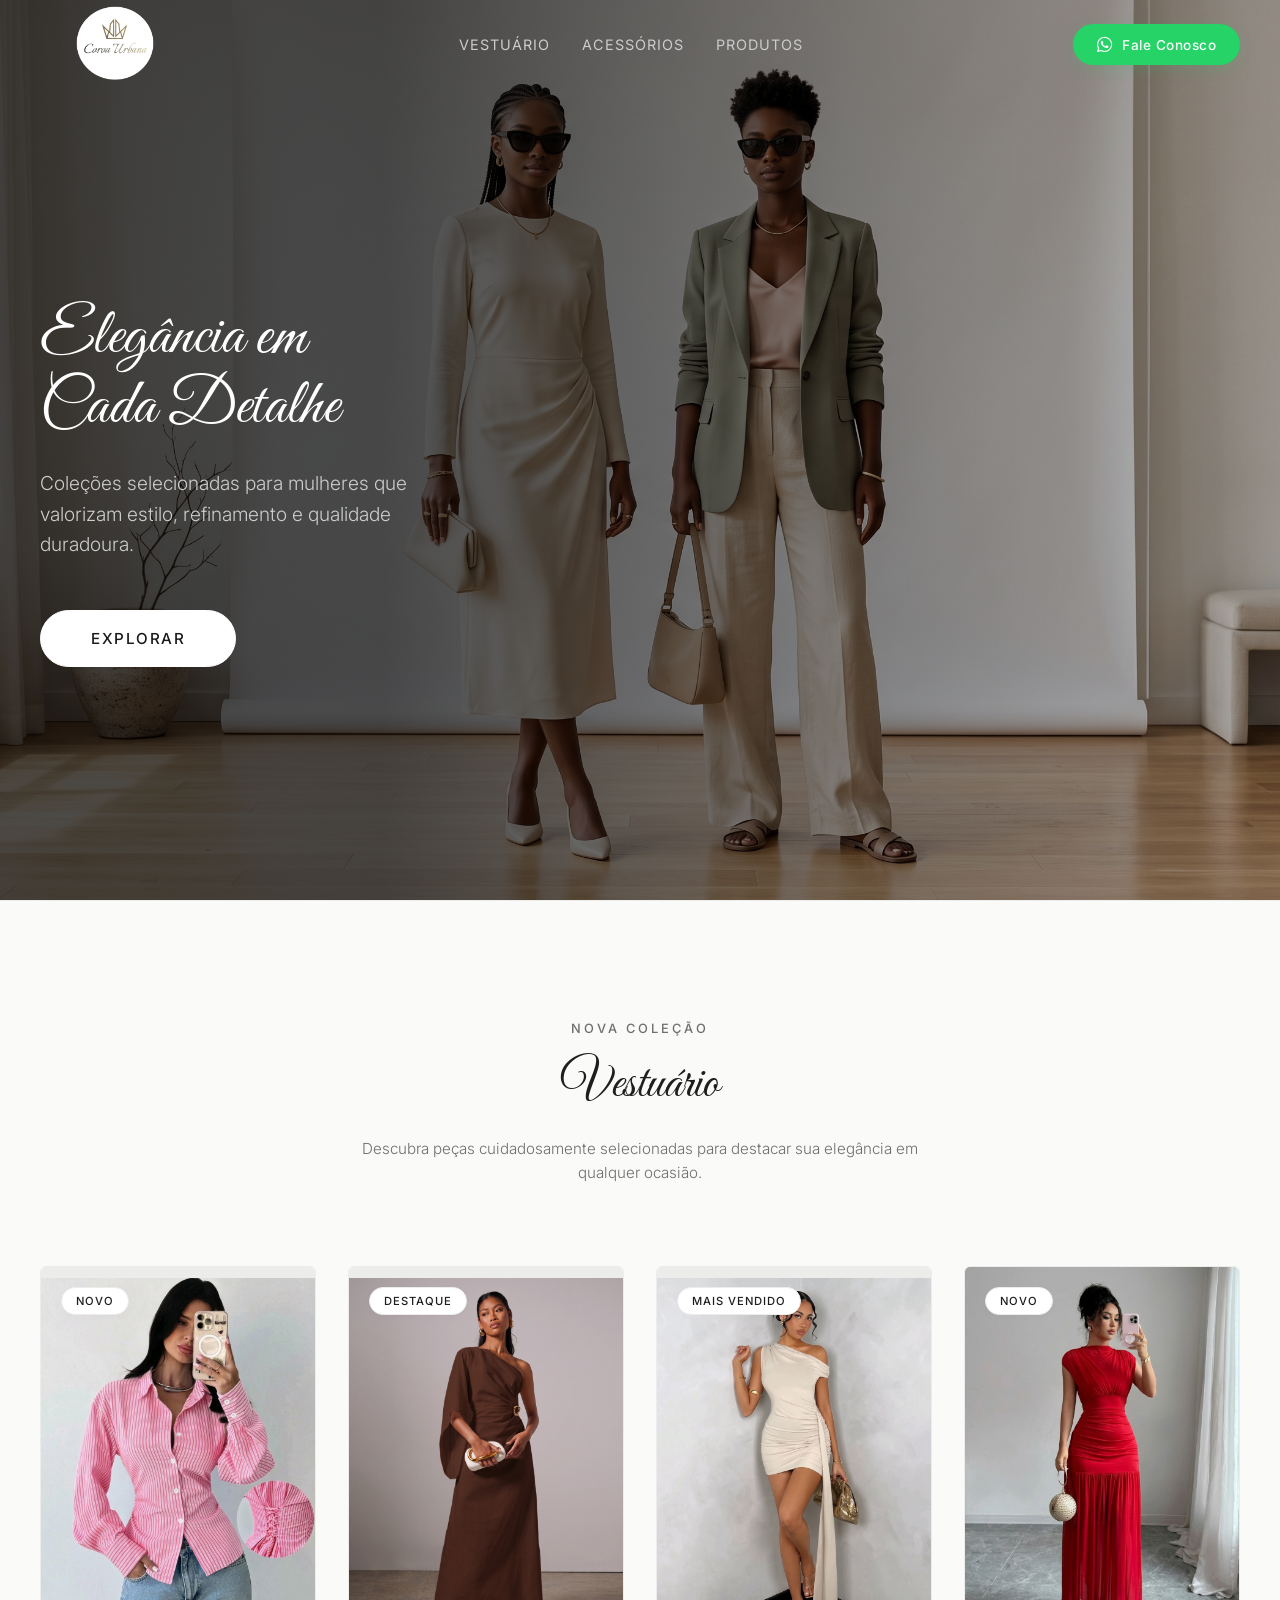
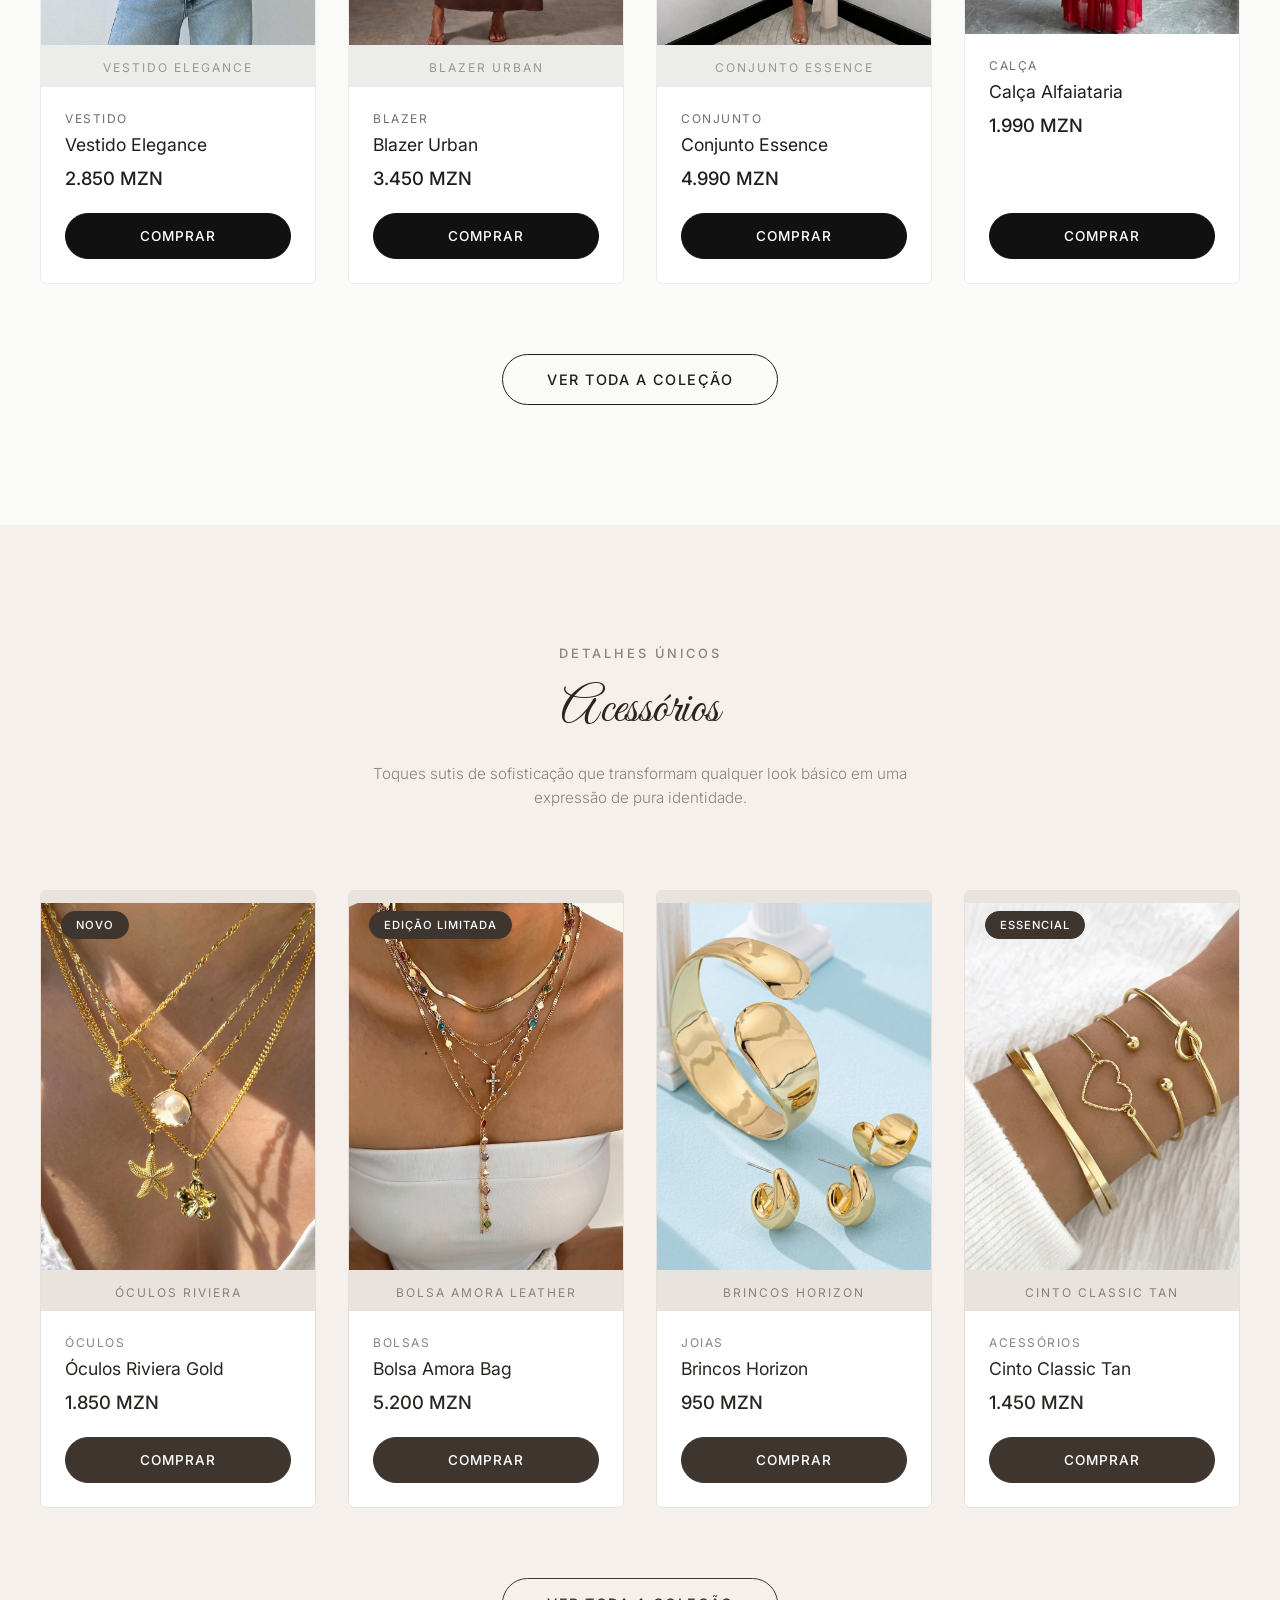
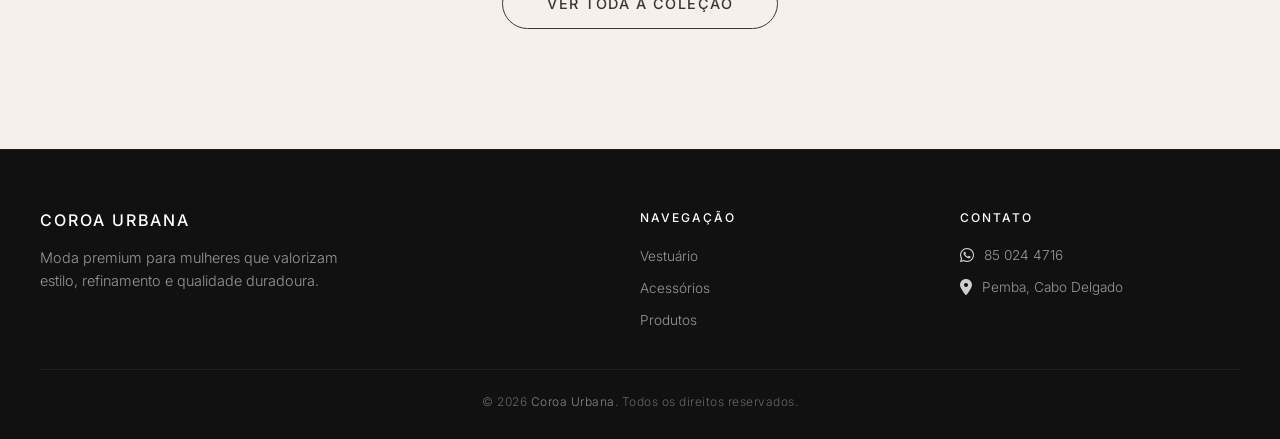
==== index.html @ 57cc540a "versao inicial" ====
<!DOCTYPE html>
<html lang="pt-BR">
<head>
    <meta charset="UTF-8">
    <meta name="viewport" content="width=device-width, initial-scale=1.0">
    <title>Coroa Urbana | Moda & Elegância</title>

    <link rel="preconnect" href="https://fonts.googleapis.com">
    <link rel="preconnect" href="https://fonts.gstatic.com" crossorigin>
    <link href="https://fonts.googleapis.com/css2?family=Inter:wght@300;400;500&family=Playfair+Display:ital,wght@0,400;0,500;1,400&display=swap" rel="stylesheet">

    <link rel="stylesheet" href="https://cdnjs.cloudflare.com/ajax/libs/font-awesome/6.4.0/css/all.min.css">


    <link href="https://fonts.googleapis.com/css2?family=Great+Vibes&family=Style+Script&display=swap" rel="stylesheet">
    <link rel="stylesheet" href="assets/css/style.css">
    
</head>
<body>

    <header class="header" id="header">
        <div class="container">
            <a href="#" class="logo-placeholder" aria-label="Home Coroa Urbana">
                <img src="assets/imgs/logo/coroa-urbana.png" alt="Coroa Urbana">
            </a>

            <nav class="nav-menu" id="nav-menu">
                <a href="#vestuario" class="nav-item" data-section="vestuario">Vestuário</a>
                <a href="#acessorios" class="nav-item" data-section="acessorios">Acessórios</a>
                <a href="#produtos" class="nav-item" data-section="produtos">Produtos</a>
            </nav>

            <div style="display: flex; align-items: center; gap: 15px;">
                <a href="https://wa.me/258850244716" class="btn-whatsapp" target="_blank" rel="noopener noreferrer">
                    <i class="fab fa-whatsapp"></i>
                    <span>Fale Conosco</span>
                </a>

                <button class="menu-toggle" id="menu-toggle" aria-label="Abrir menu de navegação">
                    <i class="fa-solid fa-bars"></i>
                </button>
            </div>
        </div>
    </header>

    <section class="hero">
        <div class="container">
            <div class="hero-content">
                <h1 class="hero-title">Elegância em<br>Cada Detalhe</h1>
                <p class="hero-subtitle">Coleções selecionadas para mulheres que valorizam estilo, refinamento e qualidade duradoura.</p>
                <div class="hero-action">
                    <a href="#vestuario" class="btn-primary">Explorar</a>
                </div>
            </div>
        </div>
    </section>

    <!-- ==========================================================================
       SEÇÃO VESTUÁRIO
       ========================================================================== -->
    <section id="vestuario" class="section-clothing">
        <div class="container">

            <div class="section-header">
                <span class="section-label">Nova Coleção</span>
                <h2 class="section-title">Vestuário</h2>
                <p class="section-subtitle">Descubra peças cuidadosamente selecionadas para destacar sua elegância em qualquer ocasião.</p>
            </div>

            <div class="products-grid">

                <div class="product-card" style="--card-index: 1;">
                    <div class="product-image-container">
                        <span class="product-badge">Novo</span>
                        <div class="product-image-placeholder">
                            <img src="assets/imgs/vestuario/vest-1.jpeg" alt="Calça Alfaiataria Coroa Urbana" class="product-image" loading="lazy">
                            <span class="placeholder-text">Vestido Elegance</span>
                        </div>
                        <div class="product-image-overlay"></div>
                    </div>
                    <div class="product-info">
                        <span class="product-category">Vestido</span>
                        <h3 class="product-name">Vestido Elegance</h3>
                        <span class="product-price">2.850 MZN</span>
                        <button class="btn-buy" aria-label="Comprar Vestido Elegance">Comprar</button>
                    </div>
                </div>

                <div class="product-card" style="--card-index: 2;">
                    <div class="product-image-container">
                        <span class="product-badge">Destaque</span>
                        <div class="product-image-placeholder">
                            <img src="assets/imgs/vestuario/vest-2.jpeg" alt="Calça Alfaiataria Coroa Urbana" class="product-image" loading="lazy">
                            <span class="placeholder-text">Blazer Urban</span>
                        </div>
                        <div class="product-image-overlay"></div>
                    </div>
                    <div class="product-info">
                        <span class="product-category">Blazer</span>
                        <h3 class="product-name">Blazer Urban</h3>
                        <span class="product-price">3.450 MZN</span>
                        <button class="btn-buy" aria-label="Comprar Blazer Urban">Comprar</button>
                    </div>
                </div>

                <div class="product-card" style="--card-index: 3;">
                    <div class="product-image-container">
                        <span class="product-badge">Mais Vendido</span>
                        <div class="product-image-placeholder">
                            <img src="assets/imgs/vestuario/vest-3.jpeg" alt="Calça Alfaiataria Coroa Urbana" class="product-image" loading="lazy">
                            <span class="placeholder-text">Conjunto Essence</span>
                        </div>
                        <div class="product-image-overlay"></div>
                    </div>
                    <div class="product-info">
                        <span class="product-category">Conjunto</span>
                        <h3 class="product-name">Conjunto Essence</h3>
                        <span class="product-price">4.990 MZN</span>
                        <button class="btn-buy" aria-label="Comprar Conjunto Essence">Comprar</button>
                    </div>
                </div>

                <div class="product-card" style="--card-index: 4;">
                    <div class="product-image-container">
                        <span class="product-badge">Novo</span>
                        <img src="assets/imgs/vestuario/vest-4.jpeg" alt="Calça Alfaiataria Coroa Urbana" class="product-image" loading="lazy">
                        <div class="product-image-overlay"></div>
                    </div>
                    <div class="product-info">
                        <span class="product-category">Calça</span>
                        <h3 class="product-name">Calça Alfaiataria</h3>
                        <span class="product-price">1.990 MZN</span>
                        <button class="btn-buy" aria-label="Comprar Calça Alfaiataria">Comprar</button>
                    </div>
                </div>

                <div class="product-card extra-product" style="--card-index: 5;">
                    <div class="product-image-container">
                        <div class="product-image-placeholder">
                            <img src="assets/imgs/vestuario/vest-5.jpeg" alt="Calça Alfaiataria Coroa Urbana" class="product-image" loading="lazy">
                            <span class="placeholder-text">Saia Midi Satin</span>
                        </div>
                        <div class="product-image-overlay"></div>
                    </div>
                    <div class="product-info">
                        <span class="product-category">Saia</span>
                        <h3 class="product-name">Saia Midi Satin</h3>
                        <span class="product-price">2.250 MZN</span>
                        <button class="btn-buy">Comprar</button>
                    </div>
                </div>

                <div class="product-card extra-product" style="--card-index: 6;">
                    <div class="product-image-container">
                        <span class="product-badge">Novo</span>
                        <div class="product-image-placeholder">
                            <img src="assets/imgs/vestuario/vest-6.jpeg" alt="Camisa de Seda Coroa Urbana" class="product-image" loading="lazy">
                            <span class="placeholder-text">Camisa de Seda</span>
                        </div>
                        <div class="product-image-overlay"></div>
                    </div>
                    <div class="product-info">
                        <span class="product-category">Camisa</span>
                        <h3 class="product-name">Camisa de Seda Luxe</h3>
                        <span class="product-price">2.600 MZN</span>
                        <button class="btn-buy">Comprar</button>
                    </div>
                </div>

                <div class="product-card extra-product" style="--card-index: 7;">
                    <div class="product-image-container">
                        <span class="product-badge">Premium</span>
                        <div class="product-image-placeholder">
                            <img src="assets/imgs/vestuario/vest-7.jpeg" alt="Sobretudo Minimal" class="product-image" loading="lazy">
                            <span class="placeholder-text">Sobretudo Minimal</span>
                        </div>
                        <div class="product-image-overlay"></div>
                    </div>
                    <div class="product-info">
                        <span class="product-category">Casaco</span>
                        <h3 class="product-name">Sobretudo Minimal</h3>
                        <span class="product-price">5.400 MZN</span>
                        <button class="btn-buy">Comprar</button>
                    </div>
                </div>

                <div class="product-card extra-product" style="--card-index: 8;">
                    <div class="product-image-container">
                        <div class="product-image-placeholder">
                            <img src="assets/imgs/vestuario/vest-8.jpeg" alt="Macacão Linen" class="product-image" loading="lazy">
                            <span class="placeholder-text">Macacão Linen</span>
                        </div>
                        <div class="product-image-overlay"></div>
                    </div>
                    <div class="product-info">
                        <span class="product-category">Macacão</span>
                        <h3 class="product-name">Macacão Linen</h3>
                        <span class="product-price">3.800 MZN</span>
                        <button class="btn-buy">Comprar</button>
                    </div>
                </div>


                 <div class="product-card extra-product" style="--card-index: 9;">
                    <div class="product-image-container">
                        <div class="product-image-placeholder">
                            <img src="assets/imgs/vestuario/vest-9.jpeg" alt="Calça Alfaiataria Coroa Urbana" class="product-image" loading="lazy">
                            <span class="placeholder-text">Saia Midi Satin</span>
                        </div>
                        <div class="product-image-overlay"></div>
                    </div>
                    <div class="product-info">
                        <span class="product-category">Saia</span>
                        <h3 class="product-name">Saia Midi Satin</h3>
                        <span class="product-price">2.250 MZN</span>
                        <button class="btn-buy">Comprar</button>
                    </div>
                </div>

                <div class="product-card extra-product" style="--card-index: 10;">
                    <div class="product-image-container">
                        <span class="product-badge">Novo</span>
                        <div class="product-image-placeholder">
                            <img src="assets/imgs/vestuario/vest-10.jpeg" alt="Camisa de Seda Coroa Urbana" class="product-image" loading="lazy">
                            <span class="placeholder-text">Camisa de Seda</span>
                        </div>
                        <div class="product-image-overlay"></div>
                    </div>
                    <div class="product-info">
                        <span class="product-category">Camisa</span>
                        <h3 class="product-name">Camisa de Seda Luxe</h3>
                        <span class="product-price">2.600 MZN</span>
                        <button class="btn-buy">Comprar</button>
                    </div>
                </div>

                <div class="product-card extra-product" style="--card-index: 11;">
                    <div class="product-image-container">
                        <span class="product-badge">Premium</span>
                        <div class="product-image-placeholder">
                            <img src="assets/imgs/vestuario/vest-11.jpeg" alt="Camisa de Seda Coroa Urbana" class="product-image" loading="lazy">
                            <span class="placeholder-text">Sobretudo Minimal</span>
                        </div>
                        <div class="product-image-overlay"></div>
                    </div>
                    <div class="product-info">
                        <span class="product-category">Casaco</span>
                        <h3 class="product-name">Sobretudo Minimal</h3>
                        <span class="product-price">5.400 MZN</span>
                        <button class="btn-buy">Comprar</button>
                    </div>
                </div>

                <div class="product-card extra-product" style="--card-index: 12;">
                    <div class="product-image-container">
                        <div class="product-image-placeholder">
                            <img src="assets/imgs/vestuario/vest-12.jpeg" alt="Camisa de Seda Coroa Urbana" class="product-image" loading="lazy">
                            <span class="placeholder-text">Macacão Linen</span>
                        </div>
                        <div class="product-image-overlay"></div>
                    </div>
                    <div class="product-info">
                        <span class="product-category">Macacão</span>
                        <h3 class="product-name">Macacão Linen</h3>
                        <span class="product-price">3.800 MZN</span>
                        <button class="btn-buy">Comprar</button>
                    </div>
                </div>

                <div class="product-card extra-product" style="--card-index: 13;">
                    <div class="product-image-container">
                        <div class="product-image-placeholder">
                            <img src="assets/imgs/vestuario/vest-13.jpeg" alt="Camisa de Seda Coroa Urbana" class="product-image" loading="lazy">
                            <span class="placeholder-text">Macacão Linen</span>
                        </div>
                        <div class="product-image-overlay"></div>
                    </div>
                    <div class="product-info">
                        <span class="product-category">Macacão</span>
                        <h3 class="product-name">Macacão Linen</h3>
                        <span class="product-price">3.800 MZN</span>
                        <button class="btn-buy">Comprar</button>
                    </div>
                </div>

                <div class="product-card extra-product" style="--card-index: 14;">
                    <div class="product-image-container">
                        <div class="product-image-placeholder">
                            <img src="assets/imgs/vestuario/vest-14.jpeg" alt="Camisa de Seda Coroa Urbana" class="product-image" loading="lazy">
                            <span class="placeholder-text">Macacão Linen</span>
                        </div>
                        <div class="product-image-overlay"></div>
                    </div>
                    <div class="product-info">
                        <span class="product-category">Macacão</span>
                        <h3 class="product-name">Macacão Linen</h3>
                        <span class="product-price">3.800 MZN</span>
                        <button class="btn-buy">Comprar</button>
                    </div>
                </div>

                 <div class="product-card extra-product" style="--card-index: 15;">
                    <div class="product-image-container">
                        <div class="product-image-placeholder">
                            <img src="assets/imgs/vestuario/vest-15.jpeg" alt="Camisa de Seda Coroa Urbana" class="product-image" loading="lazy">
                            <span class="placeholder-text">Macacão Linen</span>
                        </div>
                        <div class="product-image-overlay"></div>
                    </div>
                    <div class="product-info">
                        <span class="product-category">Macacão</span>
                        <h3 class="product-name">Macacão Linen</h3>
                        <span class="product-price">3.800 MZN</span>
                        <button class="btn-buy">Comprar</button>
                    </div>
                </div>


                <div class="product-card extra-product" style="--card-index: 16;">
                    <div class="product-image-container">
                        <div class="product-image-placeholder">
                            <img src="assets/imgs/vestuario/vest-16.jpeg" alt="Camisa de Seda Coroa Urbana" class="product-image" loading="lazy">
                            <span class="placeholder-text">Macacão Linen</span>
                        </div>
                        <div class="product-image-overlay"></div>
                    </div>
                    <div class="product-info">
                        <span class="product-category">Macacão</span>
                        <h3 class="product-name">Macacão Linen</h3>
                        <span class="product-price">3.800 MZN</span>
                        <button class="btn-buy">Comprar</button>
                    </div>
                </div>


                <div class="product-card extra-product" style="--card-index: 17;">
                    <div class="product-image-container">
                        <div class="product-image-placeholder">
                            <img src="assets/imgs/vestuario/vest-17.jpeg" alt="Camisa de Seda Coroa Urbana" class="product-image" loading="lazy">
                            <span class="placeholder-text">Macacão Linen</span>
                        </div>
                        <div class="product-image-overlay"></div>
                    </div>
                    <div class="product-info">
                        <span class="product-category">Macacão</span>
                        <h3 class="product-name">Macacão Linen</h3>
                        <span class="product-price">3.800 MZN</span>
                        <button class="btn-buy">Comprar</button>
                    </div>
                </div>


                <div class="product-card extra-product" style="--card-index: 18;">
                    <div class="product-image-container">
                        <div class="product-image-placeholder">
                            <img src="assets/imgs/vestuario/vest-18.jpeg" alt="Camisa de Seda Coroa Urbana" class="product-image" loading="lazy">
                            <span class="placeholder-text">Macacão Linen</span>
                        </div>
                        <div class="product-image-overlay"></div>
                    </div>
                    <div class="product-info">
                        <span class="product-category">Macacão</span>
                        <h3 class="product-name">Macacão Linen</h3>
                        <span class="product-price">3.800 MZN</span>
                        <button class="btn-buy">Comprar</button>
                    </div>
                </div>


                <div class="product-card extra-product" style="--card-index: 19;">
                    <div class="product-image-container">
                        <div class="product-image-placeholder">
                            <img src="assets/imgs/vestuario/vest-19.jpeg" alt="Camisa de Seda Coroa Urbana" class="product-image" loading="lazy">
                            <span class="placeholder-text">Macacão Linen</span>
                        </div>
                        <div class="product-image-overlay"></div>
                    </div>
                    <div class="product-info">
                        <span class="product-category">Macacão</span>
                        <h3 class="product-name">Macacão Linen</h3>
                        <span class="product-price">3.800 MZN</span>
                        <button class="btn-buy">Comprar</button>
                    </div>
                </div>


                <div class="product-card extra-product" style="--card-index: 20;">
                    <div class="product-image-container">
                        <div class="product-image-placeholder">
                            <img src="assets/imgs/vestuario/vest-20.jpeg" alt="Camisa de Seda Coroa Urbana" class="product-image" loading="lazy">
                            <span class="placeholder-text">Macacão Linen</span>
                        </div>
                        <div class="product-image-overlay"></div>
                    </div>
                    <div class="product-info">
                        <span class="product-category">Macacão</span>
                        <h3 class="product-name">Macacão Linen</h3>
                        <span class="product-price">3.800 MZN</span>
                        <button class="btn-buy">Comprar</button>
                    </div>
                </div>

                <div class="product-card extra-product" style="--card-index: 21;">
                    <div class="product-image-container">
                        <div class="product-image-placeholder">
                            <img src="assets/imgs/vestuario/vest-21.jpeg" alt="Camisa de Seda Coroa Urbana" class="product-image" loading="lazy">
                            <span class="placeholder-text">Macacão Linen</span>
                        </div>
                        <div class="product-image-overlay"></div>
                    </div>
                    <div class="product-info">
                        <span class="product-category">Macacão</span>
                        <h3 class="product-name">Macacão Linen</h3>
                        <span class="product-price">3.800 MZN</span>
                        <button class="btn-buy">Comprar</button>
                    </div>
                </div>


            </div>

            <div class="section-footer">
                <button class="btn-secondary-collection toggle-btn" data-target="vestuario">Ver Toda a Coleção</button>
            </div>

        </div>
    </section>

    <!-- ==========================================================================
       SEÇÃO ACESSÓRIOS
       ========================================================================== -->
    <section id="acessorios" class="section-accessories">
        <div class="container">

            <div class="section-header">
                <span class="section-label">Detalhes Únicos</span>
                <h2 class="section-title">Acessórios</h2>
                <p class="section-subtitle">Toques sutis de sofisticação que transformam qualquer look básico em uma expressão de pura identidade.</p>
            </div>

            <div class="products-grid">

                <div class="product-card" style="--card-index: 1;">
                    <div class="product-image-container">
                        <span class="product-badge">Novo</span>
                        <div class="product-image-placeholder">
                        <img src="assets/imgs/acessorios/acess-1.jpeg" alt="Óculos Riviera" class="product-image" loading="lazy">
                            <span class="placeholder-text">Óculos Riviera</span>
                        </div>
                        <div class="product-image-overlay"></div>
                    </div>
                    <div class="product-info">
                        <span class="product-category">Óculos</span>
                        <h3 class="product-name">Óculos Riviera Gold</h3>
                        <span class="product-price">1.850 MZN</span>
                        <button class="btn-buy" aria-label="Comprar Óculos Riviera">Comprar</button>
                    </div>
                </div>

                <div class="product-card" style="--card-index: 2;">
                    <div class="product-image-container">
                        <span class="product-badge">Edição Limitada</span>
                        <div class="product-image-placeholder">
                        <img src="assets/imgs/acessorios/acess-2.jpeg" alt="Bolsa Amora Leather" class="product-image" loading="lazy">
                            <span class="placeholder-text">Bolsa Amora Leather</span>
                        </div>
                        <div class="product-image-overlay"></div>
                    </div>
                    <div class="product-info">
                        <span class="product-category">Bolsas</span>
                        <h3 class="product-name">Bolsa Amora Bag</h3>
                        <span class="product-price">5.200 MZN</span>
                        <button class="btn-buy" aria-label="Comprar Bolsa Amora">Comprar</button>
                    </div>
                </div>

                <div class="product-card" style="--card-index: 3;">
                    <div class="product-image-container">
                        <div class="product-image-placeholder">
                        <img src="assets/imgs/acessorios/acess-3.jpeg" alt="Brincos Horizon" class="product-image" loading="lazy">
                            <span class="placeholder-text">Brincos Horizon</span>
                        </div>
                        <div class="product-image-overlay"></div>
                    </div>
                    <div class="product-info">
                        <span class="product-category">Joias</span>
                        <h3 class="product-name">Brincos Horizon</h3>
                        <span class="product-price">950 MZN</span>
                        <button class="btn-buy" aria-label="Comprar Brincos Horizon">Comprar</button>
                    </div>
                </div>

                <div class="product-card" style="--card-index: 4;">
                    <div class="product-image-container">
                        <span class="product-badge">Essencial</span>
                        <div class="product-image-placeholder">
                            <img src="assets/imgs/acessorios/acess-4.jpeg" alt="Cinto Classic Tan" class="product-image" loading="lazy">
                            <span class="placeholder-text">Cinto Classic Tan</span>
                        </div>
                        <div class="product-image-overlay"></div>
                    </div>
                    <div class="product-info">
                        <span class="product-category">Acessórios</span>
                        <h3 class="product-name">Cinto Classic Tan</h3>
                        <span class="product-price">1.450 MZN</span>
                        <button class="btn-buy" aria-label="Comprar Cinto Classic Tan">Comprar</button>
                    </div>
                </div>

                <div class="product-card extra-product" style="--card-index: 1;">
                    <div class="product-image-container">
                        <div class="product-image-placeholder">
                            <img src="assets/imgs/acessorios/acess-5.jpeg" alt="Chapéu Saint-Tropez" class="product-image" loading="lazy">
                            <span class="placeholder-text">Chapéu Saint-Tropez</span>
                        </div>
                        <div class="product-image-overlay"></div>
                    </div>
                    <div class="product-info">
                        <span class="product-category">Acessórios</span>
                        <h3 class="product-name">Chapéu Saint-Tropez</h3>
                        <span class="product-price">2.100 MZN</span>
                        <button class="btn-buy">Comprar</button>
                    </div>
                </div>

                <div class="product-card extra-product" style="--card-index: 2;">
                    <div class="product-image-container">
                        <span class="product-badge">Novo</span>
                        <div class="product-image-placeholder">
                            <img src="assets/imgs/acessorios/acess-6.jpeg" alt="Colar Pérola Pura" class="product-image" loading="lazy">
                            <span class="placeholder-text">Colar Pérola Pura</span>
                        </div>
                        <div class="product-image-overlay"></div>
                    </div>
                    <div class="product-info">
                        <span class="product-category">Joias</span>
                        <h3 class="product-name">Colar Pérola Pura</h3>
                        <span class="product-price">3.200 MZN</span>
                        <button class="btn-buy">Comprar</button>
                    </div>
                </div>


                <div class="product-card extra-product" style="--card-index: 3;">
                    <div class="product-image-container">
                        <span class="product-badge">Novo</span>
                        <div class="product-image-placeholder">
                            <img src="assets/imgs/acessorios/acess-7.jpeg" alt="Colar Pérola Pura" class="product-image" loading="lazy">
                            <span class="placeholder-text">Colar Pérola Pura</span>
                        </div>
                        <div class="product-image-overlay"></div>
                    </div>
                    <div class="product-info">
                        <span class="product-category">Joias</span>
                        <h3 class="product-name">Colar Pérola Pura</h3>
                        <span class="product-price">3.200 MZN</span>
                        <button class="btn-buy">Comprar</button>
                    </div>
                </div>


                <div class="product-card extra-product" style="--card-index: 4;">
                    <div class="product-image-container">
                        <span class="product-badge">Novo</span>
                        <div class="product-image-placeholder">
                            <img src="assets/imgs/acessorios/acess-8.jpeg" alt="Colar Pérola Pura" class="product-image" loading="lazy">
                            <span class="placeholder-text">Colar Pérola Pura</span>
                        </div>
                        <div class="product-image-overlay"></div>
                    </div>
                    <div class="product-info">
                        <span class="product-category">Joias</span>
                        <h3 class="product-name">Colar Pérola Pura</h3>
                        <span class="product-price">3.200 MZN</span>
                        <button class="btn-buy">Comprar</button>
                    </div>
                </div>


                <div class="product-card extra-product" style="--card-index: 5;">
                    <div class="product-image-container">
                        <span class="product-badge">Novo</span>
                        <div class="product-image-placeholder">
                            <img src="assets/imgs/acessorios/acess-9.jpeg" alt="Colar Pérola Pura" class="product-image" loading="lazy">
                            <span class="placeholder-text">Colar Pérola Pura</span>
                        </div>
                        <div class="product-image-overlay"></div>
                    </div>
                    <div class="product-info">
                        <span class="product-category">Joias</span>
                        <h3 class="product-name">Colar Pérola Pura</h3>
                        <span class="product-price">3.200 MZN</span>
                        <button class="btn-buy">Comprar</button>
                    </div>
                </div>


                <div class="product-card extra-product" style="--card-index: 6;">
                    <div class="product-image-container">
                        <span class="product-badge">Novo</span>
                        <div class="product-image-placeholder">
                            <img src="assets/imgs/acessorios/acess-10.jpeg" alt="Colar Pérola Pura" class="product-image" loading="lazy">
                            <span class="placeholder-text">Colar Pérola Pura</span>
                        </div>
                        <div class="product-image-overlay"></div>
                    </div>
                    <div class="product-info">
                        <span class="product-category">Joias</span>
                        <h3 class="product-name">Colar Pérola Pura</h3>
                        <span class="product-price">3.200 MZN</span>
                        <button class="btn-buy">Comprar</button>
                    </div>
                </div>

            </div>

            <div class="section-footer">
                <button class="btn-secondary-collection toggle-btn" data-target="acessorios">Ver Toda a Coleção</button>
            </div>

        </div>
    </section>

    <!-- ==========================================================================
       SEÇÃO PRODUTOS
       ========================================================================== -->
    <!-- <section id="produtos" class="section-products">
        <div class="container">

            <div class="section-header">
                <span class="section-label">Coleção Especial</span>
                <h2 class="section-title">Produtos</h2>
                <p class="section-subtitle">Uma seleção exclusiva de itens premium para os momentos mais especiais do seu dia a dia.</p>
            </div>

            <div class="products-grid">

                <div class="product-card" style="--card-index: 1;">
                    <div class="product-image-container">
                        <span class="product-badge">Exclusivo</span>
                        <div class="product-image-placeholder">
                            <svg width="40" height="40" viewBox="0 0 24 24" fill="none" stroke="currentColor" stroke-width="0.8" style="color: #9A928A;">
                                <path d="M12 2L2 7l10 5 10-5-10-5z"/>
                                <path d="M2 17l10 5 10-5"/>
                                <path d="M2 12l10 5 10-5"/>
                            </svg>
                            <span class="placeholder-text">Bolsa Tote Luxe</span>
                        </div>
                        <div class="product-image-overlay"></div>
                    </div>
                    <div class="product-info">
                        <span class="product-category">Bolsas</span>
                        <h3 class="product-name">Bolsa Tote Luxe</h3>
                        <span class="product-price">4.500 MZN</span>
                        <button class="btn-buy" aria-label="Comprar Bolsa Tote Luxe">Comprar</button>
                    </div>
                </div>

                <div class="product-card" style="--card-index: 2;">
                    <div class="product-image-container">
                        <span class="product-badge">Novo</span>
                        <div class="product-image-placeholder">
                            <svg width="40" height="40" viewBox="0 0 24 24" fill="none" stroke="currentColor" stroke-width="0.8" style="color: #9A928A;">
                                <circle cx="12" cy="12" r="10"/>
                                <path d="M12 6v6l4 2"/>
                            </svg>
                            <span class="placeholder-text">Relógio Elegance</span>
                        </div>
                        <div class="product-image-overlay"></div>
                    </div>
                    <div class="product-info">
                        <span class="product-category">Relógios</span>
                        <h3 class="product-name">Relógio Elegance</h3>
                        <span class="product-price">6.200 MZN</span>
                        <button class="btn-buy" aria-label="Comprar Relógio Elegance">Comprar</button>
                    </div>
                </div>

                <div class="product-card" style="--card-index: 3;">
                    <div class="product-image-container">
                        <span class="product-badge">Premium</span>
                        <div class="product-image-placeholder">
                            <svg width="40" height="40" viewBox="0 0 24 24" fill="none" stroke="currentColor" stroke-width="0.8" style="color: #9A928A;">
                                <path d="M12 2v4M12 22v-4M4 12H2M22 12h-2M19.07 4.93l-2.83 2.83M6.34 17.66l-2.83 2.83M17.66 6.34l2.83-2.83M4.93 19.07l2.83-2.83"/>
                            </svg>
                            <span class="placeholder-text">Anel Solitário</span>
                        </div>
                        <div class="product-image-overlay"></div>
                    </div>
                    <div class="product-info">
                        <span class="product-category">Joias</span>
                        <h3 class="product-name">Anel Solitário</h3>
                        <span class="product-price">3.800 MZN</span>
                        <button class="btn-buy" aria-label="Comprar Anel Solitário">Comprar</button>
                    </div>
                </div>

                <div class="product-card" style="--card-index: 4;">
                    <div class="product-image-container">
                        <span class="product-badge">Edição Limitada</span>
                        <div class="product-image-placeholder">
                            <svg width="40" height="40" viewBox="0 0 24 24" fill="none" stroke="currentColor" stroke-width="0.8" style="color: #9A928A;">
                                <path d="M4 4h16v16H4z"/>
                                <path d="M9 8h6v8H9z"/>
                            </svg>
                            <span class="placeholder-text">Perfume Noir</span>
                        </div>
                        <div class="product-image-overlay"></div>
                    </div>
                    <div class="product-info">
                        <span class="product-category">Fragrâncias</span>
                        <h3 class="product-name">Perfume Noir</h3>
                        <span class="product-price">2.950 MZN</span>
                        <button class="btn-buy" aria-label="Comprar Perfume Noir">Comprar</button>
                    </div>
                </div>

                <div class="product-card extra-product" style="--card-index: 1;">
                    <div class="product-image-container">
                        <div class="product-image-placeholder">
                            <svg width="40" height="40" viewBox="0 0 24 24" fill="none" stroke="currentColor" stroke-width="0.8" style="color: #9A928A;">
                                <path d="M20 7h-4.5L15 4h-6l-.5 3H4v13h16V7z"/>
                            </svg>
                            <span class="placeholder-text">Mala de Viagem</span>
                        </div>
                        <div class="product-image-overlay"></div>
                    </div>
                    <div class="product-info">
                        <span class="product-category">Acessórios</span>
                        <h3 class="product-name">Mala de Viagem Premium</h3>
                        <span class="product-price">7.800 MZN</span>
                        <button class="btn-buy">Comprar</button>
                    </div>
                </div>

                <div class="product-card extra-product" style="--card-index: 2;">
                    <div class="product-image-container">
                        <span class="product-badge">Novo</span>
                        <div class="product-image-placeholder">
                            <svg width="40" height="40" viewBox="0 0 24 24" fill="none" stroke="currentColor" stroke-width="0.8" style="color: #9A928A;">
                                <path d="M12 22s8-4 8-10V5l-8-3-8 3v7c0 6 8 10 8 10z"/>
                            </svg>
                            <span class="placeholder-text">Pulseira Proteção</span>
                        </div>
                        <div class="product-image-overlay"></div>
                    </div>
                    <div class="product-info">
                        <span class="product-category">Joias</span>
                        <h3 class="product-name">Pulseira Proteção</h3>
                        <span class="product-price">1.550 MZN</span>
                        <button class="btn-buy">Comprar</button>
                    </div>
                </div>

                <div class="product-card extra-product" style="--card-index: 3;">
                    <div class="product-image-container">
                        <span class="product-badge">Premium</span>
                        <div class="product-image-placeholder">
                            <svg width="40" height="40" viewBox="0 0 24 24" fill="none" stroke="currentColor" stroke-width="0.8" style="color: #9A928A;">
                                <rect x="2" y="7" width="20" height="14" rx="2" ry="2"/>
                                <path d="M16 21V5a2 2 0 0 0-2-2h-4a2 2 0 0 0-2 2v16"/>
                            </svg>
                            <span class="placeholder-text">Necessaire Luxo</span>
                        </div>
                        <div class="product-image-overlay"></div>
                    </div>
                    <div class="product-info">
                        <span class="product-category">Acessórios</span>
                        <h3 class="product-name">Necessaire Luxo</h3>
                        <span class="product-price">1.980 MZN</span>
                        <button class="btn-buy">Comprar</button>
                    </div>
                </div>

                <div class="product-card extra-product" style="--card-index: 4;">
                    <div class="product-image-container">
                        <div class="product-image-placeholder">
                            <svg width="40" height="40" viewBox="0 0 24 24" fill="none" stroke="currentColor" stroke-width="0.8" style="color: #9A928A;">
                                <path d="M4 4h16v16H4z"/>
                                <path d="M8 8h8v8H8z"/>
                            </svg>
                            <span class="placeholder-text">Kit Veludo</span>
                        </div>
                        <div class="product-image-overlay"></div>
                    </div>
                    <div class="product-info">
                        <span class="product-category">Cuidados</span>
                        <h3 class="product-name">Kit Veludo Premium</h3>
                        <span class="product-price">1.250 MZN</span>
                        <button class="btn-buy">Comprar</button>
                    </div>
                </div>

            </div>

            <div class="section-footer">
                <button class="btn-secondary-collection toggle-btn" data-target="produtos">Ver Toda a Coleção</button>
            </div>

        </div>
    </section> -->

    <!-- ==========================================================================
       FOOTER - MINIMAL E PROFISSIONAL
       ========================================================================== -->
        <footer class="footer">
            <div class="container">

                <div class="footer-grid">

                    <div class="footer-brand">
                        <div class="logo-footer">
                            <span>Coroa Urbana</span>
                        </div>
                        <p>Moda premium para mulheres que valorizam estilo, refinamento e qualidade duradoura.</p>
                    </div>

                    <div class="footer-column">
                        <h4>Navegação</h4>
                        <ul>
                            <li><a href="#vestuario">Vestuário</a></li>
                            <li><a href="#acessorios">Acessórios</a></li>
                            <li><a href="#produtos">Produtos</a></li>
                        </ul>
                    </div>

                    <div class="footer-column">
                        <h4>Contato</h4>
                        <ul class="footer-contact-list">
                            <li>
                                <a href="https://wa.me/258850244716" target="_blank">
                                    <i class="fa-brands fa-whatsapp"></i> 85 024 4716
                                </a>
                            </li>
                            <li>
                                <a href="https://maps.google.com/?q=Pemba,CaboDelgado" target="_blank">
                                    <i class="fa-solid fa-location-dot"></i> Pemba, Cabo Delgado
                                </a>
                            </li>
                        </ul>
                    </div>

                </div>

                <div class="footer-bottom">
                    <p>&copy; 2026 <a href="#">Coroa Urbana</a>. Todos os direitos reservados.</p>
                </div>

            </div>
        </footer>

    <script src="assets/js/script.js"></script>

</body>
</html>
---- assets/css/style.css ----
/* ==========================================================================
           VARIÁVEIS E CONFIGURAÇÕES GERAIS
           ========================================================================== */
        :root {
            --color-bg: #FFFFFF;
            --color-text-main: #1A1A1A;
            --color-text-light: #FFFFFF;
            --color-text-muted: #666666;
            --color-text-muted-light: #CCCCCC;
            --color-gray-light: #F5F5F7;
            --color-gray-border: #E5E5E7;
            --color-button-bg: #111111;
            --color-whatsapp: #25D366;
            --color-whatsapp-hover: #20ba5a;

            --font-serif: "Great Vibes", cursive;
            --font-sans: 'Inter', sans-serif;

            --transition-smooth: all 0.4s cubic-bezier(0.16, 1, 0.3, 1);
            --transition-fast: all 0.2s ease;
        }

        * {
            margin: 0;
            padding: 0;
            box-sizing: border-box;
        }

        html {
            scroll-behavior: smooth;
        }

        body {
            font-family: var(--font-sans);
            background-color: var(--color-bg);
            color: var(--color-text-main);
            overflow-x: hidden;
            -webkit-font-smoothing: antialiased;
        }

        a {
            text-decoration: none;
            color: inherit;
        }

        .container {
            max-width: 1280px;
            margin: 0 auto;
            padding: 0 40px;
            width: 100%;
        }

        /* ==========================================================================
           HEADER (STICKY + GLASSMORPHISM)
           ========================================================================== */
        .header {
            position: fixed;
            top: 0;
            left: 0;
            width: 100%;
            z-index: 1000;
            background-color: rgba(255, 255, 255, 0);
            border-bottom: 1px solid transparent;
            transition: var(--transition-smooth);
            height: 90px;
            display: flex;
            align-items: center;
            color: var(--color-text-light);
        }

        .header.scrolled {
            height: 75px;
            background-color: rgba(255, 255, 255, 0.85);
            backdrop-filter: blur(12px);
            -webkit-backdrop-filter: blur(12px);
            border-bottom: 1px solid rgba(0, 0, 0, 0.05);
            box-shadow: 0 4px 30px rgba(0, 0, 0, 0.02);
            color: var(--color-text-main);
        }

        .header.menu-open {
            color: var(--color-text-main);
        }
        .header.menu-open .menu-toggle {
            color: var(--color-text-main);
        }

        .header .container {
            display: flex;
            justify-content: space-between;
            align-items: center;
        }

        /* ===== LOGO COM IMAGEM ===== */
        .logo-placeholder {
            display: flex;
            align-items: center;
            gap: 10px;
            font-family: var(--font-sans);
            font-size: 1.1rem;
            font-weight: 500;
            letter-spacing: 2px;
            text-transform: uppercase;
            flex-shrink: 0;
        }

        .logo-placeholder img {
            height: 150px;
            width: auto;
            max-height: 150px;
            display: block;
            object-fit: contain;
            transition: var(--transition-smooth);
        }

        .header.scrolled .logo-placeholder img {
            height: 150px;
            max-height: 150px;
        }

        @media (max-width: 768px) {
            .logo-placeholder img {
                height: 150px;
                max-height: 150px;
            }
            .header.scrolled .logo-placeholder img {
                height: 150px;
                max-height: 150px;
            }
        }

        .nav-menu {
            display: flex;
            gap: 32px;
            align-items: center;
        }

        .nav-item {
            font-size: 0.9rem;
            font-weight: 400;
            letter-spacing: 1px;
            text-transform: uppercase;
            position: relative;
            padding: 8px 0;
            color: var(--color-text-muted-light);
            transition: var(--transition-fast);
        }

        .header.scrolled .nav-item {
            color: var(--color-text-muted);
        }

        .nav-item:hover {
            color: var(--color-text-light);
        }

        .header.scrolled .nav-item:hover {
            color: var(--color-text-main);
        }

        .nav-item::after {
            content: '';
            position: absolute;
            bottom: 0;
            left: 0;
            width: 100%;
            height: 1.5px;
            background-color: var(--color-text-light);
            transform: scaleX(0);
            transform-origin: right;
            transition: transform 0.45s cubic-bezier(0.16, 1, 0.3, 1);
        }

        .header.scrolled .nav-item::after {
            background-color: var(--color-text-main);
        }

        .nav-item:hover::after {
            transform: scaleX(1);
            transform-origin: left;
        }

        /* ===== NAV ITEM ATIVO (MARCADO) ===== */
        .nav-item.active {
            color: var(--color-text-light);
        }

        .header.scrolled .nav-item.active {
            color: var(--color-text-main);
        }

        .nav-item.active::after {
            transform: scaleX(1);
        }

        .btn-whatsapp {
            display: flex;
            align-items: center;
            gap: 10px;
            background-color: var(--color-whatsapp);
            color: #FFFFFF;
            padding: 12px 24px;
            border-radius: 40px;
            font-size: 0.85rem;
            font-weight: 500;
            letter-spacing: 0.5px;
            transition: var(--transition-smooth);
            box-shadow: 0 4px 14px rgba(37, 211, 102, 0.15);
        }

        .btn-whatsapp i {
            font-size: 1.1rem;
        }

        .btn-whatsapp:hover {
            transform: scale(1.03);
            background-color: var(--color-whatsapp-hover);
            box-shadow: 0 6px 20px rgba(37, 211, 102, 0.25);
        }

        .menu-toggle {
            display: none;
            background: none;
            border: none;
            font-size: 1.5rem;
            color: var(--color-text-light);
            cursor: pointer;
            z-index: 1001;
            transition: var(--transition-smooth);
        }

        .header.scrolled .menu-toggle {
            color: var(--color-text-main);
        }

        /* ==========================================================================
           HERO SECTION
           ========================================================================== */
        .hero {
            min-height: 100vh;
            display: flex;
            align-items: center;
            justify-content: flex-start;
            padding-top: 110px;
            padding-bottom: 40px;
            background-image:
                linear-gradient(to right, rgba(0,0,0,0.7) 30%, rgba(0,0,0,0.2) 100%),
                url('../imgs/hero/Women_in_luxury_fashion_2K_202607141308.jpeg');
            background-size: cover;
            background-position: center;
            background-repeat: no-repeat;
            background-attachment: fixed;
            position: relative;
            color: var(--color-text-light);
            text-align: left;
        }

        .hero-content {
            display: flex;
            flex-direction: column;
            justify-content: center;
            align-items: flex-start;
            max-width: 650px;
            margin: 0;
        }

        .hero-title {
            font-family: var(--font-serif);
            font-size: clamp(2.8rem, 5vw, 5rem);
            font-weight: 400;
            line-height: 1.1;
            color: var(--color-text-light);
            margin-bottom: 24px;
            opacity: 0;
            transform: translateY(30px);
            animation: fadeInUp 1s cubic-bezier(0.16, 1, 0.3, 1) forwards;
            animation-delay: 0.2s;
        }

        .hero-subtitle {
            font-size: clamp(1.1rem, 1.5vw, 1.3rem);
            font-weight: 300;
            line-height: 1.6;
            color: var(--color-text-muted-light);
            margin-bottom: 50px;
            max-width: 400px;
            opacity: 0;
            transform: translateY(30px);
            animation: fadeInUp 1s cubic-bezier(0.16, 1, 0.3, 1) forwards;
            animation-delay: 0.4s;
        }

        .hero-action {
            opacity: 0;
            transform: translateY(30px);
            animation: fadeInUp 1s cubic-bezier(0.16, 1, 0.3, 1) forwards;
            animation-delay: 0.6s;
        }

        .btn-primary {
            display: inline-flex;
            align-items: center;
            justify-content: center;
            background-color: var(--color-text-light);
            color: var(--color-text-main);
            padding: 18px 50px;
            border-radius: 40px;
            font-size: 0.95rem;
            font-weight: 500;
            letter-spacing: 1.5px;
            text-transform: uppercase;
            border: 1px solid var(--color-text-light);
            transition: var(--transition-smooth);
            cursor: pointer;
        }

        .btn-primary:hover {
            background-color: transparent;
            color: var(--color-text-light);
            transform: translateY(-3px);
            box-shadow: 0 10px 30px rgba(255, 255, 255, 0.1);
        }

        @keyframes fadeInUp {
            to {
                opacity: 1;
                transform: translateY(0);
            }
        }

        /* ==========================================================================
           RESPONSIVIDADE (MOBILE & TABLET)
           ========================================================================== */
        @media (max-width: 1024px) {
            .container {
                padding: 0 30px;
            }
        }

        @media (max-width: 768px) {
            .header {
                height: 80px;
            }

            .nav-menu {
                position: fixed;
                top: 0;
                right: -100%;
                width: 80%;
                height: 100vh;
                background-color: var(--color-bg);
                flex-direction: column;
                justify-content: center;
                gap: 40px;
                box-shadow: -10px 0 30px rgba(0,0,0,0.05);
                transition: var(--transition-smooth);
                z-index: 999;
            }

            .nav-menu.active {
                right: 0;
            }

            .nav-menu .nav-item {
                color: var(--color-text-muted);
            }

            .nav-menu .nav-item:hover {
                color: var(--color-text-main);
            }

            .nav-menu .nav-item::after {
                background-color: var(--color-text-main);
            }

            .nav-menu .nav-item.active {
                color: var(--color-text-main);
            }

            .menu-toggle {
                display: block;
            }

            .header .btn-whatsapp {
                padding: 10px 20px;
                font-size: 0.8rem;
            }

            .hero {
                background-attachment: scroll;
                text-align: center;
                background-image:
                    linear-gradient(to bottom, rgba(0,0,0,0.5) 0%, rgba(0,0,0,0.5) 100%),
                    url('../imgs/hero/Women_in_luxury_fashion_2K_202607141308.jpeg');
            }

            .hero-content {
                align-items: center;
                margin: 0 auto;
                padding: 0 10px;
            }
        }

        @media (max-width: 480px) {
            .container {
                padding: 0 20px;
            }

            .header .btn-whatsapp span {
                display: none;
            }

            .header .btn-whatsapp {
                padding: 10px 12px;
                border-radius: 50%;
            }

            .hero-title {
                line-height: 1.2;
            }
        }

        /* ==========================================================================
           ESTILOS GLOBAIS PARA SEÇÕES DE PRODUTOS
           ========================================================================== */
        :root {
            --color-clothing-bg: #FAFAF8;
            --color-accessories-bg: #F5F0EB;
            --color-products-bg: #F7F4F0;
            --color-card-bg: #FFFFFF;
            --color-text-clothing-main: #1E1E1E;
            --color-text-clothing-muted: #6F6F6F;
            --color-text-accessories-main: #2A2521;
            --color-text-accessories-muted: #8C827A;
            --color-text-products-main: #2C2824;
            --color-text-products-muted: #9A928A;
            --color-border-subtle: #ECECEC;
            --color-border-products: #E3DCD3;
            --color-btn-main: #111111;
            --color-btn-hover: #2B2B2B;
            --color-btn-acc: #3E352F;
            --color-btn-acc-hover: #5A4E45;
            --color-btn-products: #4A4038;
            --color-btn-products-hover: #6B5F54;
            --transition-premium: cubic-bezier(0.16, 1, 0.3, 1);
        }

        /* Estilos base para todas as seções */
        .section-clothing,
        .section-accessories,
        .section-products {
            padding: 120px 0;
            overflow: hidden;
            border-top: 1px solid var(--color-border-subtle);
        }

        .section-clothing {
            background-color: var(--color-clothing-bg);
        }

        .section-accessories {
            background-color: var(--color-accessories-bg);
        }

        .section-products {
            background-color: var(--color-products-bg);
            border-bottom: 1px solid var(--color-border-products);
        }

        .section-header {
            text-align: center;
            max-width: 600px;
            margin: 0 auto 80px auto;
            opacity: 0;
            transform: translateY(30px);
            transition: opacity 1.2s var(--transition-premium), transform 1.2s var(--transition-premium);
        }

        .section-clothing.active .section-header,
        .section-accessories.active .section-header,
        .section-products.active .section-header {
            opacity: 1;
            transform: translateY(0);
        }

        .section-label {
            font-family: var(--font-sans);
            font-size: 0.8rem;
            font-weight: 500;
            letter-spacing: 3px;
            text-transform: uppercase;
            color: var(--color-text-clothing-muted);
            display: block;
            margin-bottom: 16px;
        }

        .section-accessories .section-label {
            color: var(--color-text-accessories-muted);
        }

        .section-products .section-label {
            color: var(--color-text-products-muted);
        }

        .section-title {
            font-family: var(--font-serif);
            font-size: clamp(2.2rem, 4vw, 3.2rem);
            font-weight: 400;
            color: var(--color-text-clothing-main);
            margin-bottom: 20px;
            letter-spacing: -0.5px;
        }

        .section-accessories .section-title {
            color: var(--color-text-accessories-main);
        }

        .section-products .section-title {
            color: var(--color-text-products-main);
        }

        .section-subtitle {
            font-family: var(--font-sans);
            font-size: clamp(0.95rem, 1.1vw, 1.1rem);
            font-weight: 300;
            line-height: 1.6;
            color: var(--color-text-clothing-muted);
        }

        .section-accessories .section-subtitle {
            color: var(--color-text-accessories-muted);
        }

        .section-products .section-subtitle {
            color: var(--color-text-products-muted);
        }

        .products-grid {
            display: grid;
            grid-template-columns: repeat(4, 1fr);
            gap: 32px;
            margin-bottom: 70px;
        }

        .product-card {
            background-color: var(--color-card-bg);
            border: 1px solid var(--color-border-subtle);
            border-radius: 6px;
            overflow: hidden;
            display: flex;
            flex-direction: column;
            transition: transform 0.4s var(--transition-premium),
                        box-shadow 0.4s var(--transition-premium);
            opacity: 0;
            transform: translateY(40px);
        }

        .section-accessories .product-card {
            border-color: #E8DFD7;
            background-color: var(--color-card-bg);
        }

        .section-products .product-card {
            border-color: var(--color-border-products);
            background-color: var(--color-card-bg);
        }

        .section-clothing.active .product-card,
        .section-accessories.active .product-card,
        .section-products.active .product-card {
            opacity: 1;
            transform: translateY(0);
            transition: opacity 1s var(--transition-premium),
                        transform 1s var(--transition-premium),
                        box-shadow 0.4s var(--transition-premium),
                        background-color 0.4s var(--transition-premium);
            transition-delay: calc(0.1s * var(--card-index));
        }

        .product-card:hover {
            transform: translateY(-6px);
            box-shadow: 0 12px 30px rgba(0, 0, 0, 0.04);
        }

        .product-image-container {
            position: relative;
            width: 100%;
            height: auto;
            background-color: #F6F6F4;
            overflow: hidden;
        }

        .section-accessories .product-image-container {
            background-color: #EDE7E1;
        }

        .section-products .product-image-container {
            background-color: #EDE8E2;
        }

        .product-image {
            width: 100%;
            height: auto;
            display: block;
            transition: transform 0.5s var(--transition-premium);
        }

        .product-image-placeholder {
            width: 100%;
            height: 420px;
            display: flex;
            flex-direction: column;
            align-items: center;
            justify-content: center;
            gap: 15px;
            background-color: #F0F0EE;
            transition: transform 0.5s var(--transition-premium);
        }

        .section-accessories .product-image-placeholder {
            background-color: #EDE7E1;
        }

        .section-products .product-image-placeholder {
            background-color: #EDE8E2;
        }

        .product-image-placeholder .placeholder-text {
            font-size: 0.75rem;
            text-transform: uppercase;
            letter-spacing: 2px;
            color: #999999;
        }

        .section-accessories .product-image-placeholder .placeholder-text {
            color: var(--color-text-accessories-muted);
        }

        .section-products .product-image-placeholder .placeholder-text {
            color: var(--color-text-products-muted);
        }

        .product-image-overlay {
            position: absolute;
            top: 0;
            left: 0;
            width: 100%;
            height: 100%;
            background: rgba(0, 0, 0, 0.015);
            pointer-events: none;
        }

        .product-card:hover .product-image,
        .product-card:hover .product-image-placeholder {
            transform: scale(1.03);
        }

        .product-badge {
            position: absolute;
            top: 20px;
            left: 20px;
            background-color: var(--color-card-bg);
            color: var(--color-text-clothing-main);
            padding: 6px 14px;
            font-size: 0.7rem;
            font-weight: 500;
            text-transform: uppercase;
            letter-spacing: 1px;
            border-radius: 30px;
            z-index: 10;
            border: 1px solid var(--color-border-subtle);
            box-shadow: 0 2px 8px rgba(0,0,0,0.02);
        }

        .section-accessories .product-badge {
            background-color: var(--color-btn-acc);
            color: #FFFFFF;
            border-color: var(--color-btn-acc);
        }

        .section-products .product-badge {
            background-color: var(--color-btn-products);
            color: #FFFFFF;
            border-color: var(--color-btn-products);
        }

        .product-info {
            padding: 24px;
            display: flex;
            flex-direction: column;
            align-items: flex-start;
            flex-grow: 1;
        }

        .product-category {
            font-family: var(--font-sans);
            font-size: 0.75rem;
            color: var(--color-text-clothing-muted);
            text-transform: uppercase;
            letter-spacing: 1.5px;
            margin-bottom: 8px;
        }

        .section-accessories .product-category {
            color: var(--color-text-accessories-muted);
        }

        .section-products .product-category {
            color: var(--color-text-products-muted);
        }

        .product-name {
            font-family: var(--font-sans);
            font-size: 1.1rem;
            font-weight: 400;
            color: var(--color-text-clothing-main);
            margin-bottom: 12px;
            transition: color 0.3s ease;
        }

        .section-accessories .product-name {
            color: var(--color-text-accessories-main);
        }

        .section-products .product-name {
            color: var(--color-text-products-main);
        }

        .product-card:hover .product-name {
            color: var(--color-text-clothing-muted);
        }

        .section-accessories .product-card:hover .product-name {
            color: var(--color-text-accessories-muted);
        }

        .section-products .product-card:hover .product-name {
            color: var(--color-text-products-muted);
        }

        .product-price {
            font-family: var(--font-sans);
            font-size: 1.15rem;
            font-weight: 500;
            color: var(--color-text-clothing-main);
            margin-bottom: 24px;
        }

        .section-accessories .product-price {
            color: var(--color-text-accessories-main);
        }

        .section-products .product-price {
            color: var(--color-text-products-main);
        }

        .btn-buy {
            width: 100%;
            background-color: var(--color-btn-main);
            color: #FFFFFF;
            border: 1px solid var(--color-btn-main);
            padding: 14px 0;
            border-radius: 30px;
            font-family: var(--font-sans);
            font-size: 0.85rem;
            font-weight: 500;
            letter-spacing: 1px;
            text-transform: uppercase;
            cursor: pointer;
            transition: background-color 0.25s ease,
                        transform 0.25s ease,
                        box-shadow 0.25s ease;
            margin-top: auto;
        }

        .section-accessories .btn-buy {
            background-color: var(--color-btn-acc);
            border-color: var(--color-btn-acc);
        }

        .section-products .btn-buy {
            background-color: var(--color-btn-products);
            border-color: var(--color-btn-products);
        }

        .btn-buy:hover {
            background-color: var(--color-btn-hover);
            transform: translateY(-2px);
            box-shadow: 0 4px 12px rgba(0, 0, 0, 0.1);
        }

        .section-accessories .btn-buy:hover {
            background-color: var(--color-btn-acc-hover);
        }

        .section-products .btn-buy:hover {
            background-color: var(--color-btn-products-hover);
        }

        .section-footer {
            text-align: center;
            margin-top: 20px;
            opacity: 0;
            transform: translateY(20px);
            transition: opacity 1.2s var(--transition-premium), transform 1.2s var(--transition-premium);
            transition-delay: 0.6s;
        }

        .section-clothing.active .section-footer,
        .section-accessories.active .section-footer,
        .section-products.active .section-footer {
            opacity: 1;
            transform: translateY(0);
        }

        .btn-secondary-collection {
            display: inline-flex;
            align-items: center;
            justify-content: center;
            background-color: transparent;
            color: var(--color-text-clothing-main);
            border: 1.5px solid var(--color-text-clothing-main);
            padding: 16px 44px;
            border-radius: 40px;
            font-family: var(--font-sans);
            font-size: 0.9rem;
            font-weight: 500;
            letter-spacing: 1.5px;
            text-transform: uppercase;
            transition: background-color 0.3s ease, color 0.3s ease, transform 0.3s ease;
            cursor: pointer;
        }

        .section-accessories .btn-secondary-collection {
            border-color: var(--color-btn-acc);
            color: var(--color-btn-acc);
        }

        .section-products .btn-secondary-collection {
            border-color: var(--color-btn-products);
            color: var(--color-btn-products);
        }

        .btn-secondary-collection:hover {
            background-color: var(--color-btn-main);
            color: #FFFFFF;
            transform: translateY(-2px);
        }

        .section-accessories .btn-secondary-collection:hover {
            background-color: var(--color-btn-acc);
            color: #FFFFFF;
        }

        .section-products .btn-secondary-collection:hover {
            background-color: var(--color-btn-products);
            color: #FFFFFF;
        }

        .product-card.extra-product {
            display: none;
            opacity: 0;
            transform: translateY(30px);
            transition: opacity 0.6s var(--transition-premium), transform 0.6s var(--transition-premium);
        }

        .product-card.extra-product.show {
            display: flex;
            animation: fadeInUpExtra 0.8s var(--transition-premium) forwards;
            animation-delay: calc(0.1s * var(--card-index));
        }

        @keyframes fadeInUpExtra {
            to {
                opacity: 1;
                transform: translateY(0);
            }
        }
/* ==========================================================================
   FOOTER - MINIMAL E PROFISSIONAL
   ========================================================================== */
.footer {
    background-color: #111111;
    color: #CCCCCC;
    padding: 60px 0 30px 0;
    border-top: 1px solid rgba(255,255,255,0.05);
}

.footer .container {
    display: flex;
    flex-direction: column;
    gap: 40px;
}

.footer-grid {
    display: grid;
    /* Ajustado para 3 colunas já que removemos a que estava sobrando */
    grid-template-columns: 2fr 1fr 1fr; 
    gap: 40px;
}

.footer-brand {
    display: flex;
    flex-direction: column;
    gap: 16px;
}

.footer-brand .logo-footer {
    display: flex;
    align-items: center;
    gap: 12px;
}

.footer-brand .logo-footer img {
    height: 40px; /* Ajustado para um tamanho padrão clean, mude se necessário */
    width: auto;
    display: block;
    object-fit: contain;
}

.footer-brand .logo-footer span {
    font-family: var(--font-sans), sans-serif;
    font-size: 1rem;
    font-weight: 500;
    letter-spacing: 2px;
    text-transform: uppercase;
    color: #FFFFFF;
}

.footer-brand p {
    font-size: 0.9rem;
    line-height: 1.6;
    color: #999999;
    max-width: 320px;
    font-weight: 300;
}

.footer-column h4 {
    font-family: var(--font-sans), sans-serif;
    font-size: 0.75rem;
    font-weight: 500;
    letter-spacing: 2px;
    text-transform: uppercase;
    color: #FFFFFF;
    margin-bottom: 20px;
}

.footer-column ul {
    list-style: none;
    display: flex;
    flex-direction: column;
    gap: 12px;
}

.footer-column ul li a {
    font-size: 0.85rem;
    color: #999999;
    transition: color 0.3s ease;
    font-weight: 300;
    text-decoration: none;
}

.footer-column ul li a:hover {
    color: #FFFFFF;
}

/* Alinhamento dos ícones de contato */
.footer-contact-list li a {
    display: inline-flex;
    align-items: center;
    gap: 10px; /* Espaço entre o ícone e o texto */
}

.footer-contact-list li a i {
    font-size: 1rem;
    color: #FFFFFF; /* Ícones em destaque branco para o look clean */
    opacity: 0.8;
    transition: opacity 0.3s ease;
}

.footer-contact-list li a:hover i {
    opacity: 1;
}

.footer-bottom {
    border-top: 1px solid rgba(255,255,255,0.06);
    padding-top: 24px;
    text-align: center;
}

.footer-bottom p {
    font-size: 0.75rem;
    color: #666666;
    font-weight: 300;
    letter-spacing: 0.5px;
}

.footer-bottom p a {
    color: #888888;
    text-decoration: none;
    transition: color 0.3s ease;
}

.footer-bottom p a:hover {
    color: #FFFFFF;
}

/* ==========================================================================
   RESPONSIVIDADE FOOTER
   ========================================================================== */
@media (max-width: 1024px) {
    .footer-grid {
        grid-template-columns: 1fr 1fr;
        gap: 32px;
    }
}

@media (max-width: 768px) {
    .footer {
        padding: 40px 0 24px 0;
    }

    .footer-grid {
        grid-template-columns: 1fr;
        gap: 28px;
    }

    .footer-brand p {
        max-width: 100%;
    }
}        /* ==========================================================================
           RESPONSIVIDADE (MEDIA QUERIES)
           ========================================================================== */
        @media (max-width: 1024px) {
            .products-grid {
                grid-template-columns: repeat(2, 1fr);
                gap: 24px;
            }
        }

        @media (max-width: 768px) {
            .section-clothing,
            .section-accessories,
            .section-products {
                padding: 80px 0;
            }

            .section-header {
                margin-bottom: 50px;
            }

            .products-grid {
                grid-template-columns: repeat(2, 1fr);
                gap: 16px;
            }

            .product-info {
                padding: 16px;
            }

            .product-name {
                font-size: 1rem;
            }

            .product-price {
                font-size: 1.05rem;
                margin-bottom: 16px;
            }
        }

        @media (max-width: 480px) {
            .products-grid {
                grid-template-columns: 1fr;
                gap: 24px;
            }

            .btn-secondary-collection {
                width: 100%;
            }
        }
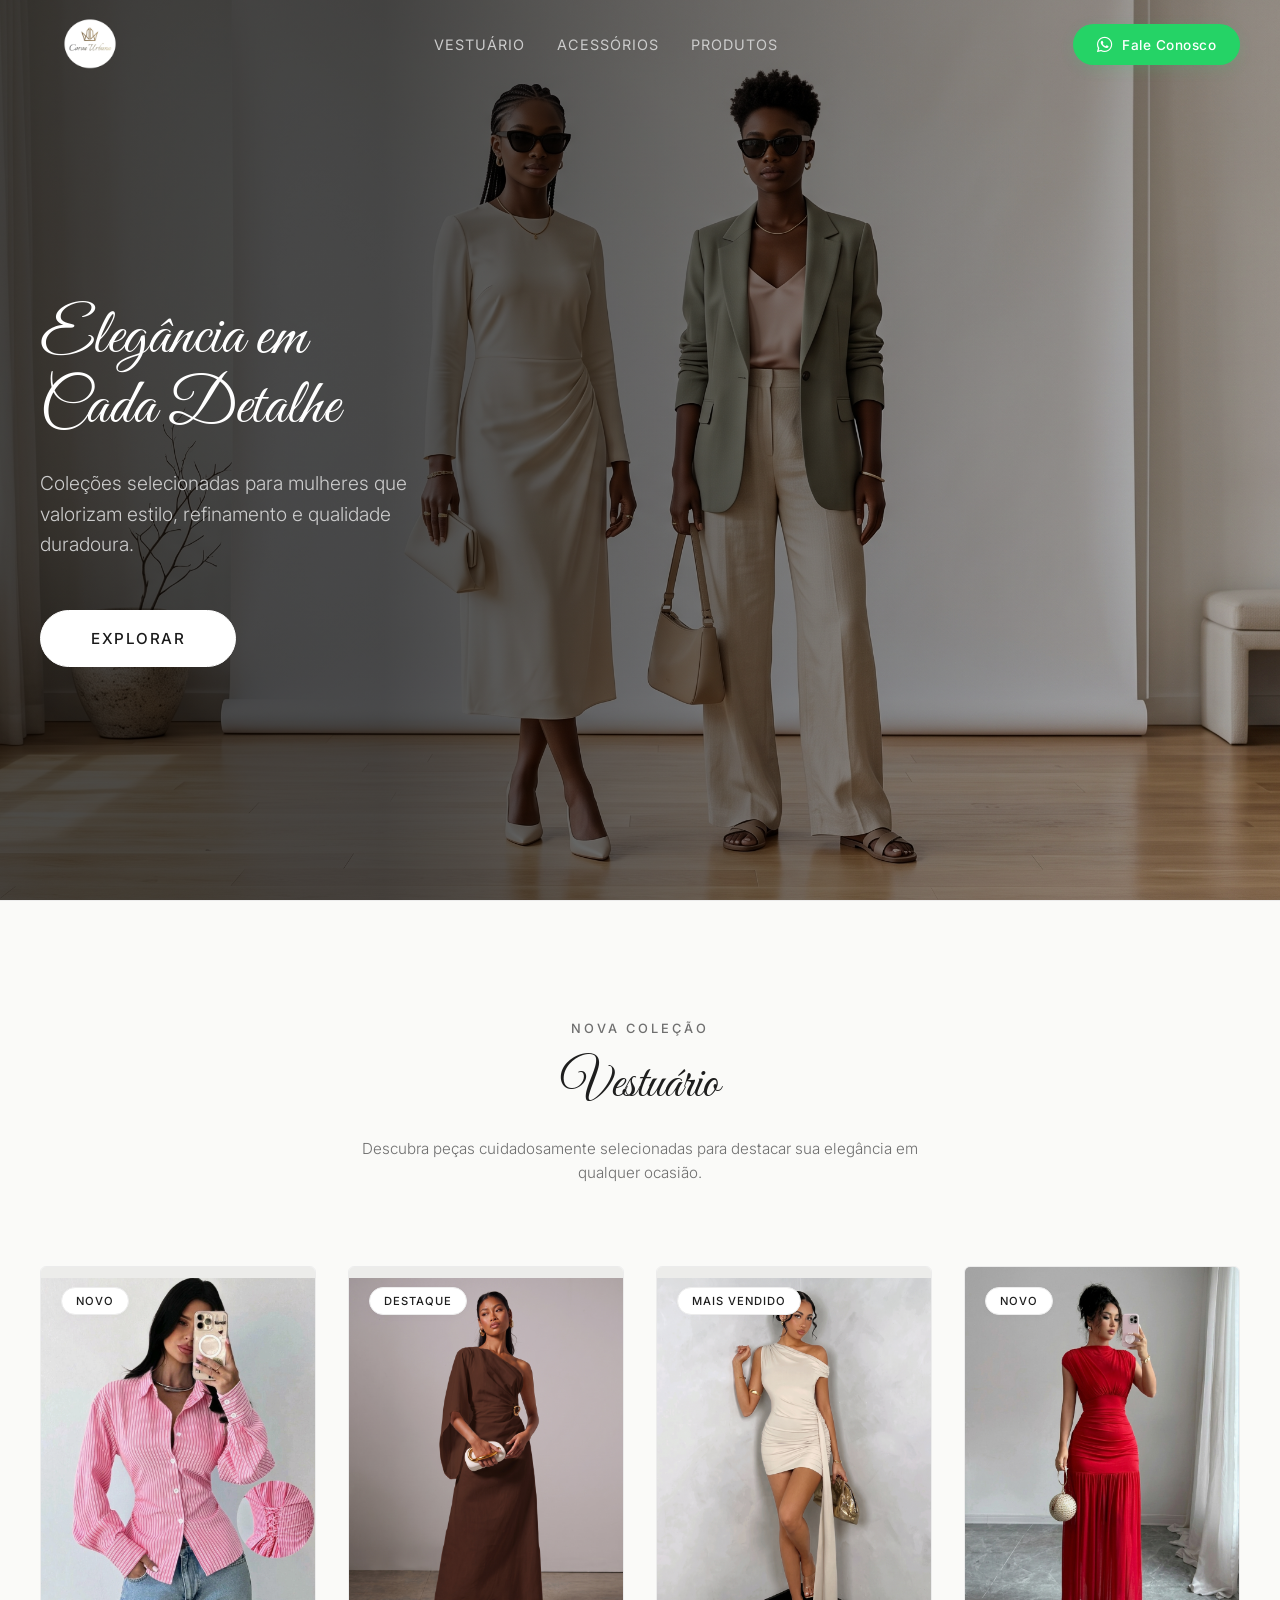
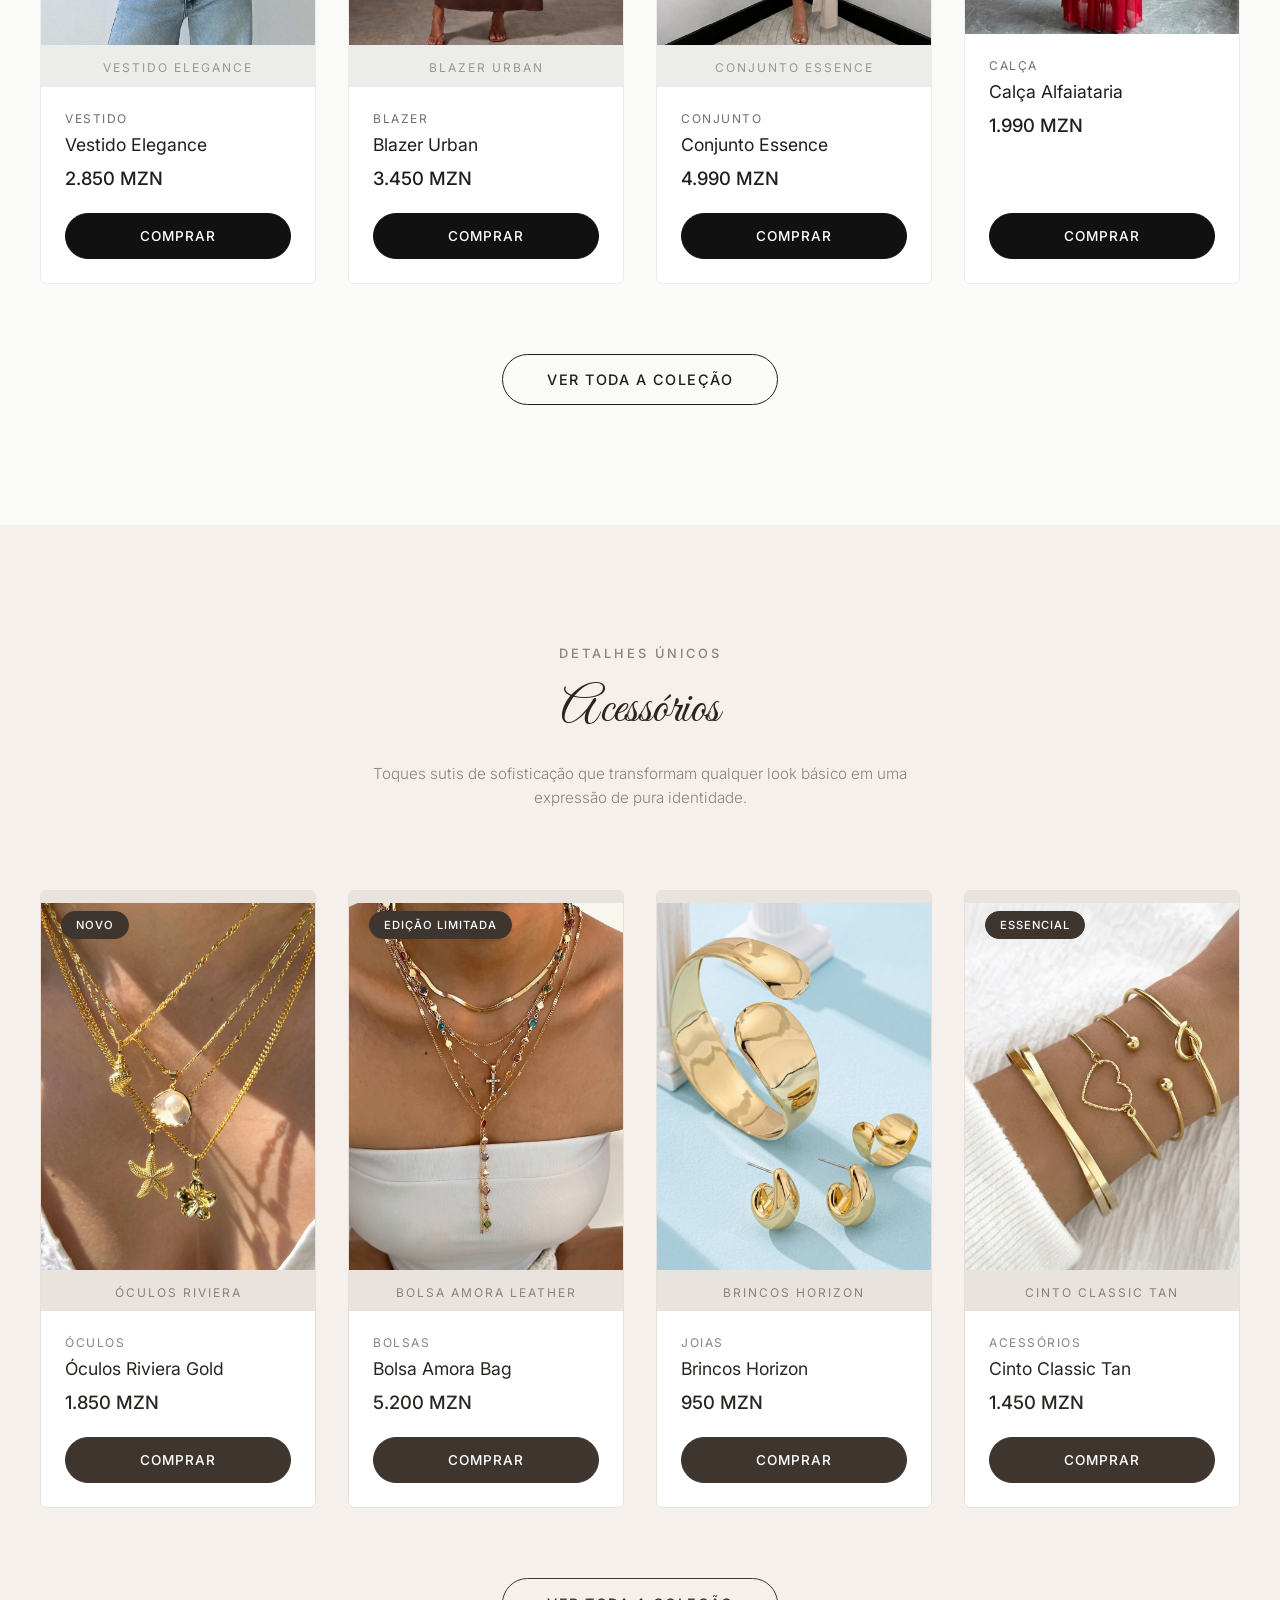
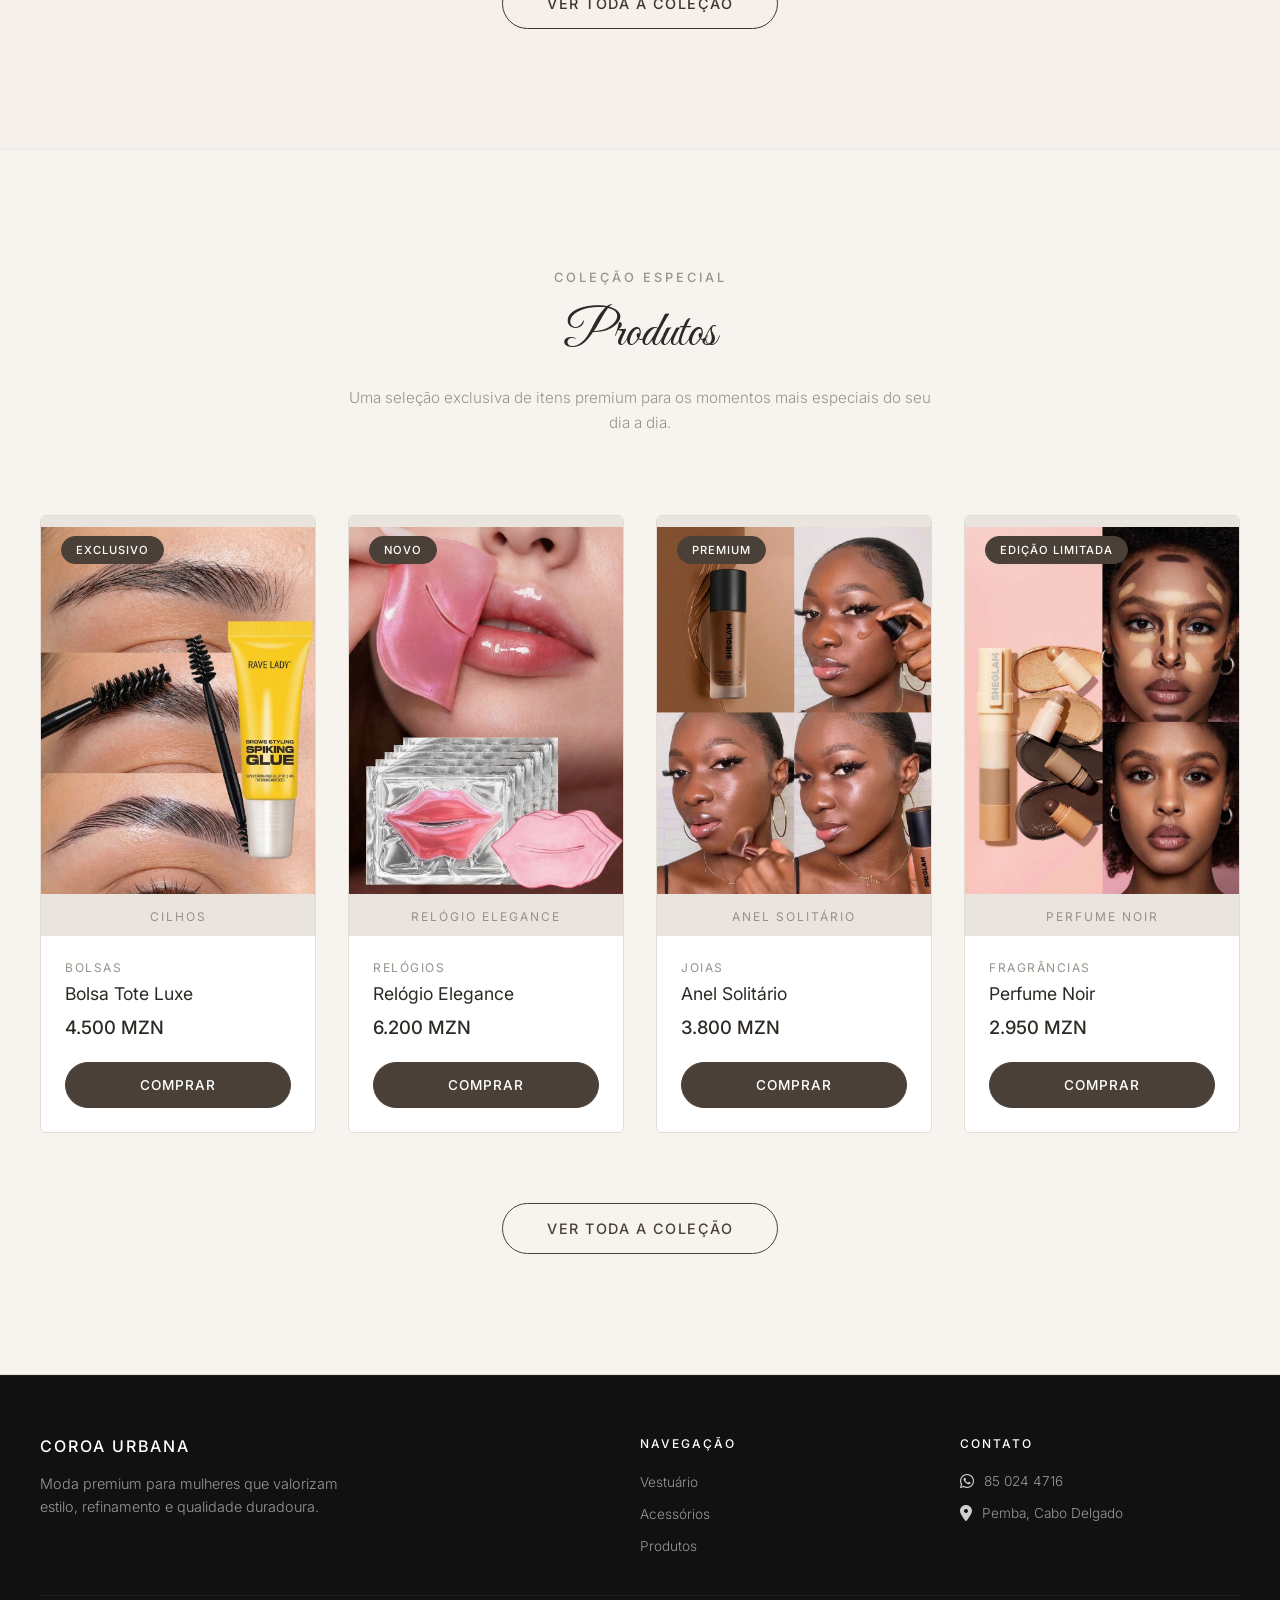
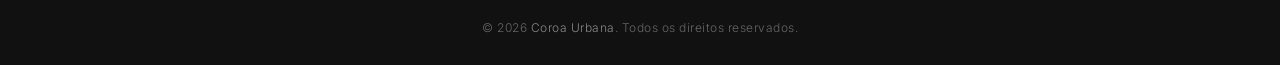
==== commit f78cbdb5: "add: produtos" ====
--- a/index.html
+++ b/index.html
@@ -624,7 +624,7 @@
     <!-- ==========================================================================
        SEÇÃO PRODUTOS
        ========================================================================== -->
-    <!-- <section id="produtos" class="section-products">
+    <section id="produtos" class="section-products">
         <div class="container">
 
             <div class="section-header">
@@ -639,12 +639,8 @@
                     <div class="product-image-container">
                         <span class="product-badge">Exclusivo</span>
                         <div class="product-image-placeholder">
-                            <svg width="40" height="40" viewBox="0 0 24 24" fill="none" stroke="currentColor" stroke-width="0.8" style="color: #9A928A;">
-                                <path d="M12 2L2 7l10 5 10-5-10-5z"/>
-                                <path d="M2 17l10 5 10-5"/>
-                                <path d="M2 12l10 5 10-5"/>
-                            </svg>
-                            <span class="placeholder-text">Bolsa Tote Luxe</span>
+                            <img src="assets/imgs/produtos/prod-1.jpeg" alt="Cilhos" class="product-image" loading="lazy">
+                            <span class="placeholder-text">Cilhos</span>
                         </div>
                         <div class="product-image-overlay"></div>
                     </div>
@@ -660,10 +656,7 @@
                     <div class="product-image-container">
                         <span class="product-badge">Novo</span>
                         <div class="product-image-placeholder">
-                            <svg width="40" height="40" viewBox="0 0 24 24" fill="none" stroke="currentColor" stroke-width="0.8" style="color: #9A928A;">
-                                <circle cx="12" cy="12" r="10"/>
-                                <path d="M12 6v6l4 2"/>
-                            </svg>
+                            <img src="assets/imgs/produtos/prod-2.jpeg" alt="Relógio Elegance" class="product-image" loading="lazy">
                             <span class="placeholder-text">Relógio Elegance</span>
                         </div>
                         <div class="product-image-overlay"></div>
@@ -680,9 +673,7 @@
                     <div class="product-image-container">
                         <span class="product-badge">Premium</span>
                         <div class="product-image-placeholder">
-                            <svg width="40" height="40" viewBox="0 0 24 24" fill="none" stroke="currentColor" stroke-width="0.8" style="color: #9A928A;">
-                                <path d="M12 2v4M12 22v-4M4 12H2M22 12h-2M19.07 4.93l-2.83 2.83M6.34 17.66l-2.83 2.83M17.66 6.34l2.83-2.83M4.93 19.07l2.83-2.83"/>
-                            </svg>
+                            <img src="assets/imgs/produtos/prod-3.jpeg" alt="Anel Solitário" class="product-image" loading="lazy">
                             <span class="placeholder-text">Anel Solitário</span>
                         </div>
                         <div class="product-image-overlay"></div>
@@ -699,10 +690,7 @@
                     <div class="product-image-container">
                         <span class="product-badge">Edição Limitada</span>
                         <div class="product-image-placeholder">
-                            <svg width="40" height="40" viewBox="0 0 24 24" fill="none" stroke="currentColor" stroke-width="0.8" style="color: #9A928A;">
-                                <path d="M4 4h16v16H4z"/>
-                                <path d="M9 8h6v8H9z"/>
-                            </svg>
+                            <img src="assets/imgs/produtos/prod-4.jpeg" alt="Perfume Noir" class="product-image" loading="lazy">
                             <span class="placeholder-text">Perfume Noir</span>
                         </div>
                         <div class="product-image-overlay"></div>
@@ -715,12 +703,10 @@
                     </div>
                 </div>
 
-                <div class="product-card extra-product" style="--card-index: 1;">
-                    <div class="product-image-container">
-                        <div class="product-image-placeholder">
-                            <svg width="40" height="40" viewBox="0 0 24 24" fill="none" stroke="currentColor" stroke-width="0.8" style="color: #9A928A;">
-                                <path d="M20 7h-4.5L15 4h-6l-.5 3H4v13h16V7z"/>
-                            </svg>
+                <div class="product-card extra-product" style="--card-index: 5;">
+                    <div class="product-image-container">
+                        <div class="product-image-placeholder">
+                            <img src="assets/imgs/produtos/prod-5.jpeg" alt="Mala de Viagem" class="product-image" loading="lazy">
                             <span class="placeholder-text">Mala de Viagem</span>
                         </div>
                         <div class="product-image-overlay"></div>
@@ -733,13 +719,11 @@
                     </div>
                 </div>
 
-                <div class="product-card extra-product" style="--card-index: 2;">
-                    <div class="product-image-container">
-                        <span class="product-badge">Novo</span>
-                        <div class="product-image-placeholder">
-                            <svg width="40" height="40" viewBox="0 0 24 24" fill="none" stroke="currentColor" stroke-width="0.8" style="color: #9A928A;">
-                                <path d="M12 22s8-4 8-10V5l-8-3-8 3v7c0 6 8 10 8 10z"/>
-                            </svg>
+                <div class="product-card extra-product" style="--card-index: 6;">
+                    <div class="product-image-container">
+                        <span class="product-badge">Novo</span>
+                        <div class="product-image-placeholder">
+                            <img src="assets/imgs/produtos/prod-6.jpeg" alt="Pulseira Proteção" class="product-image" loading="lazy">
                             <span class="placeholder-text">Pulseira Proteção</span>
                         </div>
                         <div class="product-image-overlay"></div>
@@ -752,14 +736,11 @@
                     </div>
                 </div>
 
-                <div class="product-card extra-product" style="--card-index: 3;">
+                <div class="product-card extra-product" style="--card-index: 7;">
                     <div class="product-image-container">
                         <span class="product-badge">Premium</span>
                         <div class="product-image-placeholder">
-                            <svg width="40" height="40" viewBox="0 0 24 24" fill="none" stroke="currentColor" stroke-width="0.8" style="color: #9A928A;">
-                                <rect x="2" y="7" width="20" height="14" rx="2" ry="2"/>
-                                <path d="M16 21V5a2 2 0 0 0-2-2h-4a2 2 0 0 0-2 2v16"/>
-                            </svg>
+                            <img src="assets/imgs/produtos/prod-7.jpeg" alt="Necessaire Luxo" class="product-image" loading="lazy">
                             <span class="placeholder-text">Necessaire Luxo</span>
                         </div>
                         <div class="product-image-overlay"></div>
@@ -772,13 +753,10 @@
                     </div>
                 </div>
 
-                <div class="product-card extra-product" style="--card-index: 4;">
-                    <div class="product-image-container">
-                        <div class="product-image-placeholder">
-                            <svg width="40" height="40" viewBox="0 0 24 24" fill="none" stroke="currentColor" stroke-width="0.8" style="color: #9A928A;">
-                                <path d="M4 4h16v16H4z"/>
-                                <path d="M8 8h8v8H8z"/>
-                            </svg>
+                <div class="product-card extra-product" style="--card-index: 8;">
+                    <div class="product-image-container">
+                        <div class="product-image-placeholder">
+                            <img src="assets/imgs/produtos/prod-8.jpeg" alt="Kit Veludo" class="product-image" loading="lazy">
                             <span class="placeholder-text">Kit Veludo</span>
                         </div>
                         <div class="product-image-overlay"></div>
@@ -791,6 +769,176 @@
                     </div>
                 </div>
 
+
+                <div class="product-card extra-product" style="--card-index: 9;">
+                    <div class="product-image-container">
+                        <div class="product-image-placeholder">
+                            <img src="assets/imgs/produtos/prod-9.jpeg" alt="Kit Veludo" class="product-image" loading="lazy">
+                            <span class="placeholder-text">Kit Veludo</span>
+                        </div>
+                        <div class="product-image-overlay"></div>
+                    </div>
+                    <div class="product-info">
+                        <span class="product-category">Cuidados</span>
+                        <h3 class="product-name">Kit Veludo Premium</h3>
+                        <span class="product-price">1.250 MZN</span>
+                        <button class="btn-buy">Comprar</button>
+                    </div>
+                </div>
+
+
+                <div class="product-card extra-product" style="--card-index: 10;">
+                    <div class="product-image-container">
+                        <div class="product-image-placeholder">
+                            <img src="assets/imgs/produtos/prod-10.jpeg" alt="Kit Veludo" class="product-image" loading="lazy">
+                            <span class="placeholder-text">Kit Veludo</span>
+                        </div>
+                        <div class="product-image-overlay"></div>
+                    </div>
+                    <div class="product-info">
+                        <span class="product-category">Cuidados</span>
+                        <h3 class="product-name">Kit Veludo Premium</h3>
+                        <span class="product-price">1.250 MZN</span>
+                        <button class="btn-buy">Comprar</button>
+                    </div>
+                </div>
+
+                <div class="product-card extra-product" style="--card-index: 11;">
+                    <div class="product-image-container">
+                        <div class="product-image-placeholder">
+                            <img src="assets/imgs/produtos/prod-11.jpeg" alt="Kit Veludo" class="product-image" loading="lazy">
+                            <span class="placeholder-text">Kit Veludo</span>
+                        </div>
+                        <div class="product-image-overlay"></div>
+                    </div>
+                    <div class="product-info">
+                        <span class="product-category">Cuidados</span>
+                        <h3 class="product-name">Kit Veludo Premium</h3>
+                        <span class="product-price">1.250 MZN</span>
+                        <button class="btn-buy">Comprar</button>
+                    </div>
+                </div>
+
+
+                <div class="product-card extra-product" style="--card-index: 12;">
+                    <div class="product-image-container">
+                        <div class="product-image-placeholder">
+                            <img src="assets/imgs/produtos/prod-12.jpeg" alt="Kit Veludo" class="product-image" loading="lazy">
+                            <span class="placeholder-text">Kit Veludo</span>
+                        </div>
+                        <div class="product-image-overlay"></div>
+                    </div>
+                    <div class="product-info">
+                        <span class="product-category">Cuidados</span>
+                        <h3 class="product-name">Kit Veludo Premium</h3>
+                        <span class="product-price">1.250 MZN</span>
+                        <button class="btn-buy">Comprar</button>
+                    </div>
+                </div>
+
+
+                <div class="product-card extra-product" style="--card-index: 14;">
+                    <div class="product-image-container">
+                        <div class="product-image-placeholder">
+                            <img src="assets/imgs/produtos/prod-14.jpeg" alt="Kit Veludo" class="product-image" loading="lazy">
+                            <span class="placeholder-text">Kit Veludo</span>
+                        </div>
+                        <div class="product-image-overlay"></div>
+                    </div>
+                    <div class="product-info">
+                        <span class="product-category">Cuidados</span>
+                        <h3 class="product-name">Kit Veludo Premium</h3>
+                        <span class="product-price">1.250 MZN</span>
+                        <button class="btn-buy">Comprar</button>
+                    </div>
+                </div>
+
+
+                <div class="product-card extra-product" style="--card-index: 15;">
+                    <div class="product-image-container">
+                        <div class="product-image-placeholder">
+                            <img src="assets/imgs/produtos/prod-15.jpeg" alt="Kit Veludo" class="product-image" loading="lazy">
+                            <span class="placeholder-text">Kit Veludo</span>
+                        </div>
+                        <div class="product-image-overlay"></div>
+                    </div>
+                    <div class="product-info">
+                        <span class="product-category">Cuidados</span>
+                        <h3 class="product-name">Kit Veludo Premium</h3>
+                        <span class="product-price">1.250 MZN</span>
+                        <button class="btn-buy">Comprar</button>
+                    </div>
+                </div>
+
+
+                <div class="product-card extra-product" style="--card-index: 16;">
+                    <div class="product-image-container">
+                        <div class="product-image-placeholder">
+                            <img src="assets/imgs/produtos/prod-16.jpeg" alt="Kit Veludo" class="product-image" loading="lazy">
+                            <span class="placeholder-text">Kit Veludo</span>
+                        </div>
+                        <div class="product-image-overlay"></div>
+                    </div>
+                    <div class="product-info">
+                        <span class="product-category">Cuidados</span>
+                        <h3 class="product-name">Kit Veludo Premium</h3>
+                        <span class="product-price">1.250 MZN</span>
+                        <button class="btn-buy">Comprar</button>
+                    </div>
+                </div>
+
+
+                <div class="product-card extra-product" style="--card-index: 17;">
+                    <div class="product-image-container">
+                        <div class="product-image-placeholder">
+                            <img src="assets/imgs/produtos/prod-17.jpeg" alt="Kit Veludo" class="product-image" loading="lazy">
+                            <span class="placeholder-text">Kit Veludo</span>
+                        </div>
+                        <div class="product-image-overlay"></div>
+                    </div>
+                    <div class="product-info">
+                        <span class="product-category">Cuidados</span>
+                        <h3 class="product-name">Kit Veludo Premium</h3>
+                        <span class="product-price">1.250 MZN</span>
+                        <button class="btn-buy">Comprar</button>
+                    </div>
+                </div>
+
+
+                <div class="product-card extra-product" style="--card-index: 18;">
+                    <div class="product-image-container">
+                        <div class="product-image-placeholder">
+                            <img src="assets/imgs/produtos/prod-18.jpeg" alt="Kit Veludo" class="product-image" loading="lazy">
+                            <span class="placeholder-text">Kit Veludo</span>
+                        </div>
+                        <div class="product-image-overlay"></div>
+                    </div>
+                    <div class="product-info">
+                        <span class="product-category">Cuidados</span>
+                        <h3 class="product-name">Kit Veludo Premium</h3>
+                        <span class="product-price">1.250 MZN</span>
+                        <button class="btn-buy">Comprar</button>
+                    </div>
+                </div>
+
+
+                <div class="product-card extra-product" style="--card-index: 19;">
+                    <div class="product-image-container">
+                        <div class="product-image-placeholder">
+                            <img src="assets/imgs/produtos/prod-19.jpeg" alt="Kit Veludo" class="product-image" loading="lazy">
+                            <span class="placeholder-text">Kit Veludo</span>
+                        </div>
+                        <div class="product-image-overlay"></div>
+                    </div>
+                    <div class="product-info">
+                        <span class="product-category">Cuidados</span>
+                        <h3 class="product-name">Kit Veludo Premium</h3>
+                        <span class="product-price">1.250 MZN</span>
+                        <button class="btn-buy">Comprar</button>
+                    </div>
+                </div>
+
+
             </div>
 
             <div class="section-footer">
@@ -798,7 +946,7 @@
             </div>
 
         </div>
-    </section> -->
+    </section>
 
     <!-- ==========================================================================
        FOOTER - MINIMAL E PROFISSIONAL
--- a/assets/css/style.css
+++ b/assets/css/style.css
@@ -93,41 +93,45 @@
             align-items: center;
         }
 
-        /* ===== LOGO COM IMAGEM ===== */
+
+/* ===== LOGO COM IMAGEM (AJUSTADO & PROFISSIONAL) ===== */
         .logo-placeholder {
             display: flex;
             align-items: center;
-            gap: 10px;
+            gap: 12px;
             font-family: var(--font-sans);
-            font-size: 1.1rem;
+            font-size: 0.95rem; /* Ajuste fino no tamanho do texto */
             font-weight: 500;
             letter-spacing: 2px;
             text-transform: uppercase;
             flex-shrink: 0;
+            height: 100%;
         }
 
         .logo-placeholder img {
-            height: 150px;
+            height: 100px; /* Tamanho normal e limpo para a logo */
             width: auto;
-            max-height: 150px;
+            max-height: 100px;
             display: block;
             object-fit: contain;
             transition: var(--transition-smooth);
         }
 
+        /* Reduz ligeiramente a logo no scroll para manter o visual premium e clean */
         .header.scrolled .logo-placeholder img {
-            height: 150px;
-            max-height: 150px;
-        }
-
+            height: 100px;
+            max-height: 100px;
+        }
+
+        /* Responsividade consistente para mobile e tablet */
         @media (max-width: 768px) {
             .logo-placeholder img {
-                height: 150px;
-                max-height: 150px;
+                height: 100px;
+                max-height: 100px;
             }
             .header.scrolled .logo-placeholder img {
-                height: 150px;
-                max-height: 150px;
+                height: 100px;
+                max-height: 100px;
             }
         }
 
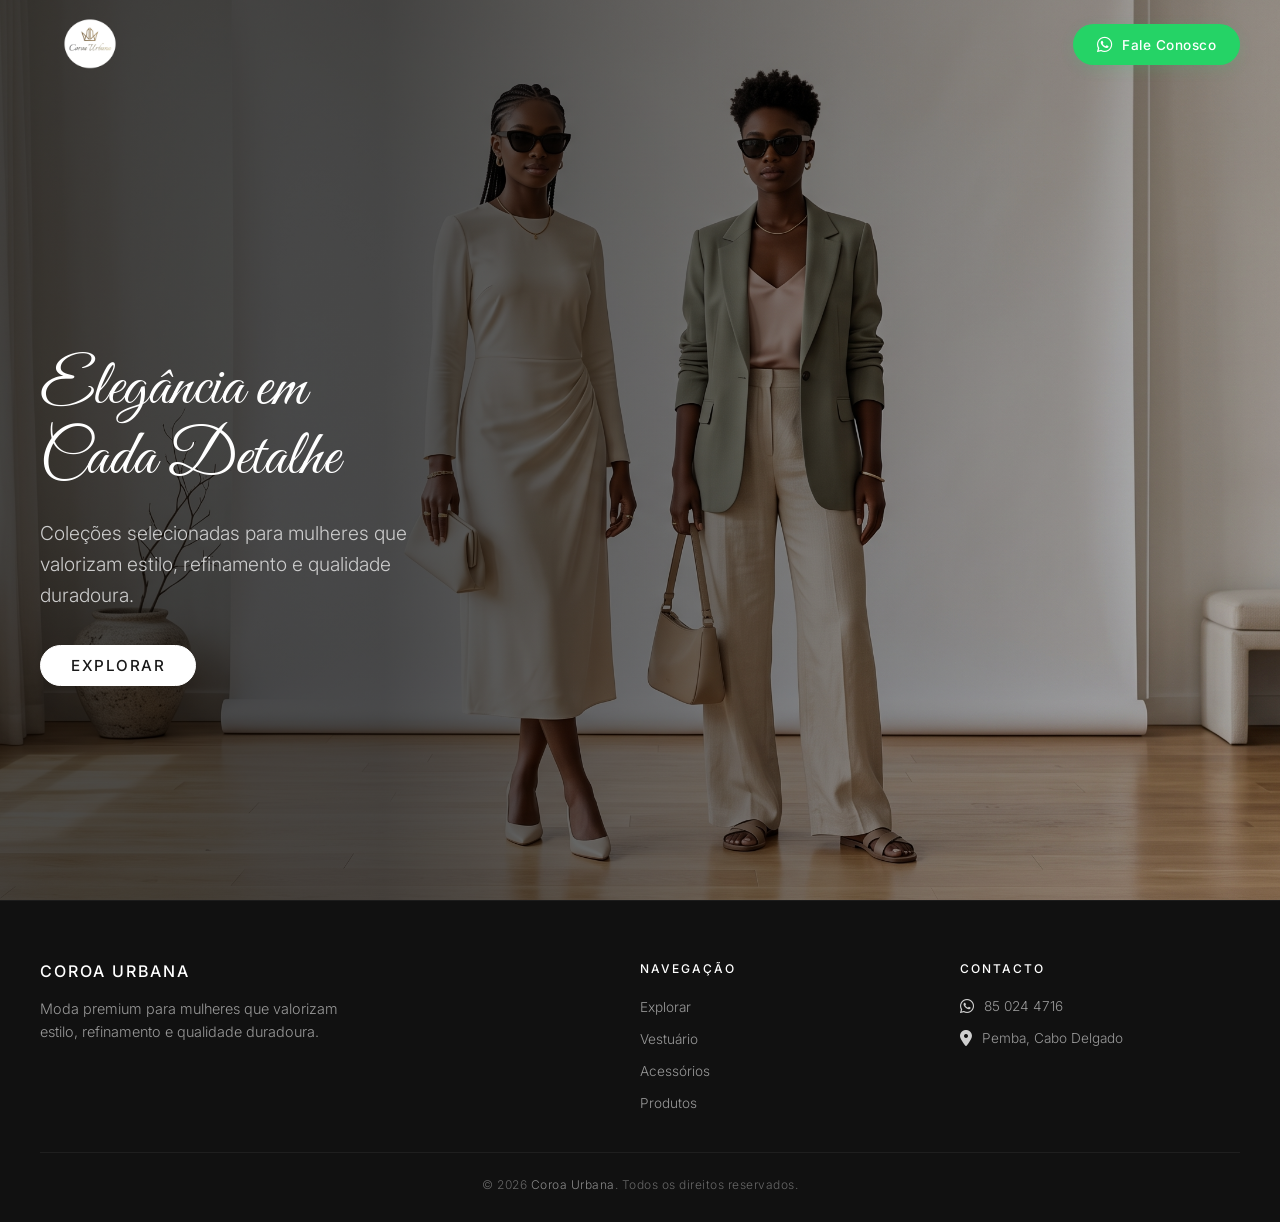
==== commit 7b059de6: "update: new pages" ====
--- a/index.html
+++ b/index.html
@@ -3,7 +3,7 @@
 <head>
     <meta charset="UTF-8">
     <meta name="viewport" content="width=device-width, initial-scale=1.0">
-    <title>Coroa Urbana | Moda & Elegância</title>
+    <title>Coroa Urbana</title>
 
     <link rel="preconnect" href="https://fonts.googleapis.com">
     <link rel="preconnect" href="https://fonts.gstatic.com" crossorigin>
@@ -13,7 +13,7 @@
 
 
     <link href="https://fonts.googleapis.com/css2?family=Great+Vibes&family=Style+Script&display=swap" rel="stylesheet">
-    <link rel="stylesheet" href="assets/css/style.css">
+    <link rel="stylesheet" href="assets/css/hero.css">
     
 </head>
 <body>
@@ -21,14 +21,8 @@
     <header class="header" id="header">
         <div class="container">
             <a href="#" class="logo-placeholder" aria-label="Home Coroa Urbana">
-                <img src="assets/imgs/logo/coroa-urbana.png" alt="Coroa Urbana">
+                <img src="/assets/imgs/logo/coroa-urbana.png" alt="Coroa Urbana">
             </a>
-
-            <nav class="nav-menu" id="nav-menu">
-                <a href="#vestuario" class="nav-item" data-section="vestuario">Vestuário</a>
-                <a href="#acessorios" class="nav-item" data-section="acessorios">Acessórios</a>
-                <a href="#produtos" class="nav-item" data-section="produtos">Produtos</a>
-            </nav>
 
             <div style="display: flex; align-items: center; gap: 15px;">
                 <a href="https://wa.me/258850244716" class="btn-whatsapp" target="_blank" rel="noopener noreferrer">
@@ -49,902 +43,9 @@
                 <h1 class="hero-title">Elegância em<br>Cada Detalhe</h1>
                 <p class="hero-subtitle">Coleções selecionadas para mulheres que valorizam estilo, refinamento e qualidade duradoura.</p>
                 <div class="hero-action">
-                    <a href="#vestuario" class="btn-primary">Explorar</a>
+                    <a href="pages/explore.html" class="btn-primary">Explorar</a>
                 </div>
             </div>
-        </div>
-    </section>
-
-    <!-- ==========================================================================
-       SEÇÃO VESTUÁRIO
-       ========================================================================== -->
-    <section id="vestuario" class="section-clothing">
-        <div class="container">
-
-            <div class="section-header">
-                <span class="section-label">Nova Coleção</span>
-                <h2 class="section-title">Vestuário</h2>
-                <p class="section-subtitle">Descubra peças cuidadosamente selecionadas para destacar sua elegância em qualquer ocasião.</p>
-            </div>
-
-            <div class="products-grid">
-
-                <div class="product-card" style="--card-index: 1;">
-                    <div class="product-image-container">
-                        <span class="product-badge">Novo</span>
-                        <div class="product-image-placeholder">
-                            <img src="assets/imgs/vestuario/vest-1.jpeg" alt="Calça Alfaiataria Coroa Urbana" class="product-image" loading="lazy">
-                            <span class="placeholder-text">Vestido Elegance</span>
-                        </div>
-                        <div class="product-image-overlay"></div>
-                    </div>
-                    <div class="product-info">
-                        <span class="product-category">Vestido</span>
-                        <h3 class="product-name">Vestido Elegance</h3>
-                        <span class="product-price">2.850 MZN</span>
-                        <button class="btn-buy" aria-label="Comprar Vestido Elegance">Comprar</button>
-                    </div>
-                </div>
-
-                <div class="product-card" style="--card-index: 2;">
-                    <div class="product-image-container">
-                        <span class="product-badge">Destaque</span>
-                        <div class="product-image-placeholder">
-                            <img src="assets/imgs/vestuario/vest-2.jpeg" alt="Calça Alfaiataria Coroa Urbana" class="product-image" loading="lazy">
-                            <span class="placeholder-text">Blazer Urban</span>
-                        </div>
-                        <div class="product-image-overlay"></div>
-                    </div>
-                    <div class="product-info">
-                        <span class="product-category">Blazer</span>
-                        <h3 class="product-name">Blazer Urban</h3>
-                        <span class="product-price">3.450 MZN</span>
-                        <button class="btn-buy" aria-label="Comprar Blazer Urban">Comprar</button>
-                    </div>
-                </div>
-
-                <div class="product-card" style="--card-index: 3;">
-                    <div class="product-image-container">
-                        <span class="product-badge">Mais Vendido</span>
-                        <div class="product-image-placeholder">
-                            <img src="assets/imgs/vestuario/vest-3.jpeg" alt="Calça Alfaiataria Coroa Urbana" class="product-image" loading="lazy">
-                            <span class="placeholder-text">Conjunto Essence</span>
-                        </div>
-                        <div class="product-image-overlay"></div>
-                    </div>
-                    <div class="product-info">
-                        <span class="product-category">Conjunto</span>
-                        <h3 class="product-name">Conjunto Essence</h3>
-                        <span class="product-price">4.990 MZN</span>
-                        <button class="btn-buy" aria-label="Comprar Conjunto Essence">Comprar</button>
-                    </div>
-                </div>
-
-                <div class="product-card" style="--card-index: 4;">
-                    <div class="product-image-container">
-                        <span class="product-badge">Novo</span>
-                        <img src="assets/imgs/vestuario/vest-4.jpeg" alt="Calça Alfaiataria Coroa Urbana" class="product-image" loading="lazy">
-                        <div class="product-image-overlay"></div>
-                    </div>
-                    <div class="product-info">
-                        <span class="product-category">Calça</span>
-                        <h3 class="product-name">Calça Alfaiataria</h3>
-                        <span class="product-price">1.990 MZN</span>
-                        <button class="btn-buy" aria-label="Comprar Calça Alfaiataria">Comprar</button>
-                    </div>
-                </div>
-
-                <div class="product-card extra-product" style="--card-index: 5;">
-                    <div class="product-image-container">
-                        <div class="product-image-placeholder">
-                            <img src="assets/imgs/vestuario/vest-5.jpeg" alt="Calça Alfaiataria Coroa Urbana" class="product-image" loading="lazy">
-                            <span class="placeholder-text">Saia Midi Satin</span>
-                        </div>
-                        <div class="product-image-overlay"></div>
-                    </div>
-                    <div class="product-info">
-                        <span class="product-category">Saia</span>
-                        <h3 class="product-name">Saia Midi Satin</h3>
-                        <span class="product-price">2.250 MZN</span>
-                        <button class="btn-buy">Comprar</button>
-                    </div>
-                </div>
-
-                <div class="product-card extra-product" style="--card-index: 6;">
-                    <div class="product-image-container">
-                        <span class="product-badge">Novo</span>
-                        <div class="product-image-placeholder">
-                            <img src="assets/imgs/vestuario/vest-6.jpeg" alt="Camisa de Seda Coroa Urbana" class="product-image" loading="lazy">
-                            <span class="placeholder-text">Camisa de Seda</span>
-                        </div>
-                        <div class="product-image-overlay"></div>
-                    </div>
-                    <div class="product-info">
-                        <span class="product-category">Camisa</span>
-                        <h3 class="product-name">Camisa de Seda Luxe</h3>
-                        <span class="product-price">2.600 MZN</span>
-                        <button class="btn-buy">Comprar</button>
-                    </div>
-                </div>
-
-                <div class="product-card extra-product" style="--card-index: 7;">
-                    <div class="product-image-container">
-                        <span class="product-badge">Premium</span>
-                        <div class="product-image-placeholder">
-                            <img src="assets/imgs/vestuario/vest-7.jpeg" alt="Sobretudo Minimal" class="product-image" loading="lazy">
-                            <span class="placeholder-text">Sobretudo Minimal</span>
-                        </div>
-                        <div class="product-image-overlay"></div>
-                    </div>
-                    <div class="product-info">
-                        <span class="product-category">Casaco</span>
-                        <h3 class="product-name">Sobretudo Minimal</h3>
-                        <span class="product-price">5.400 MZN</span>
-                        <button class="btn-buy">Comprar</button>
-                    </div>
-                </div>
-
-                <div class="product-card extra-product" style="--card-index: 8;">
-                    <div class="product-image-container">
-                        <div class="product-image-placeholder">
-                            <img src="assets/imgs/vestuario/vest-8.jpeg" alt="Macacão Linen" class="product-image" loading="lazy">
-                            <span class="placeholder-text">Macacão Linen</span>
-                        </div>
-                        <div class="product-image-overlay"></div>
-                    </div>
-                    <div class="product-info">
-                        <span class="product-category">Macacão</span>
-                        <h3 class="product-name">Macacão Linen</h3>
-                        <span class="product-price">3.800 MZN</span>
-                        <button class="btn-buy">Comprar</button>
-                    </div>
-                </div>
-
-
-                 <div class="product-card extra-product" style="--card-index: 9;">
-                    <div class="product-image-container">
-                        <div class="product-image-placeholder">
-                            <img src="assets/imgs/vestuario/vest-9.jpeg" alt="Calça Alfaiataria Coroa Urbana" class="product-image" loading="lazy">
-                            <span class="placeholder-text">Saia Midi Satin</span>
-                        </div>
-                        <div class="product-image-overlay"></div>
-                    </div>
-                    <div class="product-info">
-                        <span class="product-category">Saia</span>
-                        <h3 class="product-name">Saia Midi Satin</h3>
-                        <span class="product-price">2.250 MZN</span>
-                        <button class="btn-buy">Comprar</button>
-                    </div>
-                </div>
-
-                <div class="product-card extra-product" style="--card-index: 10;">
-                    <div class="product-image-container">
-                        <span class="product-badge">Novo</span>
-                        <div class="product-image-placeholder">
-                            <img src="assets/imgs/vestuario/vest-10.jpeg" alt="Camisa de Seda Coroa Urbana" class="product-image" loading="lazy">
-                            <span class="placeholder-text">Camisa de Seda</span>
-                        </div>
-                        <div class="product-image-overlay"></div>
-                    </div>
-                    <div class="product-info">
-                        <span class="product-category">Camisa</span>
-                        <h3 class="product-name">Camisa de Seda Luxe</h3>
-                        <span class="product-price">2.600 MZN</span>
-                        <button class="btn-buy">Comprar</button>
-                    </div>
-                </div>
-
-                <div class="product-card extra-product" style="--card-index: 11;">
-                    <div class="product-image-container">
-                        <span class="product-badge">Premium</span>
-                        <div class="product-image-placeholder">
-                            <img src="assets/imgs/vestuario/vest-11.jpeg" alt="Camisa de Seda Coroa Urbana" class="product-image" loading="lazy">
-                            <span class="placeholder-text">Sobretudo Minimal</span>
-                        </div>
-                        <div class="product-image-overlay"></div>
-                    </div>
-                    <div class="product-info">
-                        <span class="product-category">Casaco</span>
-                        <h3 class="product-name">Sobretudo Minimal</h3>
-                        <span class="product-price">5.400 MZN</span>
-                        <button class="btn-buy">Comprar</button>
-                    </div>
-                </div>
-
-                <div class="product-card extra-product" style="--card-index: 12;">
-                    <div class="product-image-container">
-                        <div class="product-image-placeholder">
-                            <img src="assets/imgs/vestuario/vest-12.jpeg" alt="Camisa de Seda Coroa Urbana" class="product-image" loading="lazy">
-                            <span class="placeholder-text">Macacão Linen</span>
-                        </div>
-                        <div class="product-image-overlay"></div>
-                    </div>
-                    <div class="product-info">
-                        <span class="product-category">Macacão</span>
-                        <h3 class="product-name">Macacão Linen</h3>
-                        <span class="product-price">3.800 MZN</span>
-                        <button class="btn-buy">Comprar</button>
-                    </div>
-                </div>
-
-                <div class="product-card extra-product" style="--card-index: 13;">
-                    <div class="product-image-container">
-                        <div class="product-image-placeholder">
-                            <img src="assets/imgs/vestuario/vest-13.jpeg" alt="Camisa de Seda Coroa Urbana" class="product-image" loading="lazy">
-                            <span class="placeholder-text">Macacão Linen</span>
-                        </div>
-                        <div class="product-image-overlay"></div>
-                    </div>
-                    <div class="product-info">
-                        <span class="product-category">Macacão</span>
-                        <h3 class="product-name">Macacão Linen</h3>
-                        <span class="product-price">3.800 MZN</span>
-                        <button class="btn-buy">Comprar</button>
-                    </div>
-                </div>
-
-                <div class="product-card extra-product" style="--card-index: 14;">
-                    <div class="product-image-container">
-                        <div class="product-image-placeholder">
-                            <img src="assets/imgs/vestuario/vest-14.jpeg" alt="Camisa de Seda Coroa Urbana" class="product-image" loading="lazy">
-                            <span class="placeholder-text">Macacão Linen</span>
-                        </div>
-                        <div class="product-image-overlay"></div>
-                    </div>
-                    <div class="product-info">
-                        <span class="product-category">Macacão</span>
-                        <h3 class="product-name">Macacão Linen</h3>
-                        <span class="product-price">3.800 MZN</span>
-                        <button class="btn-buy">Comprar</button>
-                    </div>
-                </div>
-
-                 <div class="product-card extra-product" style="--card-index: 15;">
-                    <div class="product-image-container">
-                        <div class="product-image-placeholder">
-                            <img src="assets/imgs/vestuario/vest-15.jpeg" alt="Camisa de Seda Coroa Urbana" class="product-image" loading="lazy">
-                            <span class="placeholder-text">Macacão Linen</span>
-                        </div>
-                        <div class="product-image-overlay"></div>
-                    </div>
-                    <div class="product-info">
-                        <span class="product-category">Macacão</span>
-                        <h3 class="product-name">Macacão Linen</h3>
-                        <span class="product-price">3.800 MZN</span>
-                        <button class="btn-buy">Comprar</button>
-                    </div>
-                </div>
-
-
-                <div class="product-card extra-product" style="--card-index: 16;">
-                    <div class="product-image-container">
-                        <div class="product-image-placeholder">
-                            <img src="assets/imgs/vestuario/vest-16.jpeg" alt="Camisa de Seda Coroa Urbana" class="product-image" loading="lazy">
-                            <span class="placeholder-text">Macacão Linen</span>
-                        </div>
-                        <div class="product-image-overlay"></div>
-                    </div>
-                    <div class="product-info">
-                        <span class="product-category">Macacão</span>
-                        <h3 class="product-name">Macacão Linen</h3>
-                        <span class="product-price">3.800 MZN</span>
-                        <button class="btn-buy">Comprar</button>
-                    </div>
-                </div>
-
-
-                <div class="product-card extra-product" style="--card-index: 17;">
-                    <div class="product-image-container">
-                        <div class="product-image-placeholder">
-                            <img src="assets/imgs/vestuario/vest-17.jpeg" alt="Camisa de Seda Coroa Urbana" class="product-image" loading="lazy">
-                            <span class="placeholder-text">Macacão Linen</span>
-                        </div>
-                        <div class="product-image-overlay"></div>
-                    </div>
-                    <div class="product-info">
-                        <span class="product-category">Macacão</span>
-                        <h3 class="product-name">Macacão Linen</h3>
-                        <span class="product-price">3.800 MZN</span>
-                        <button class="btn-buy">Comprar</button>
-                    </div>
-                </div>
-
-
-                <div class="product-card extra-product" style="--card-index: 18;">
-                    <div class="product-image-container">
-                        <div class="product-image-placeholder">
-                            <img src="assets/imgs/vestuario/vest-18.jpeg" alt="Camisa de Seda Coroa Urbana" class="product-image" loading="lazy">
-                            <span class="placeholder-text">Macacão Linen</span>
-                        </div>
-                        <div class="product-image-overlay"></div>
-                    </div>
-                    <div class="product-info">
-                        <span class="product-category">Macacão</span>
-                        <h3 class="product-name">Macacão Linen</h3>
-                        <span class="product-price">3.800 MZN</span>
-                        <button class="btn-buy">Comprar</button>
-                    </div>
-                </div>
-
-
-                <div class="product-card extra-product" style="--card-index: 19;">
-                    <div class="product-image-container">
-                        <div class="product-image-placeholder">
-                            <img src="assets/imgs/vestuario/vest-19.jpeg" alt="Camisa de Seda Coroa Urbana" class="product-image" loading="lazy">
-                            <span class="placeholder-text">Macacão Linen</span>
-                        </div>
-                        <div class="product-image-overlay"></div>
-                    </div>
-                    <div class="product-info">
-                        <span class="product-category">Macacão</span>
-                        <h3 class="product-name">Macacão Linen</h3>
-                        <span class="product-price">3.800 MZN</span>
-                        <button class="btn-buy">Comprar</button>
-                    </div>
-                </div>
-
-
-                <div class="product-card extra-product" style="--card-index: 20;">
-                    <div class="product-image-container">
-                        <div class="product-image-placeholder">
-                            <img src="assets/imgs/vestuario/vest-20.jpeg" alt="Camisa de Seda Coroa Urbana" class="product-image" loading="lazy">
-                            <span class="placeholder-text">Macacão Linen</span>
-                        </div>
-                        <div class="product-image-overlay"></div>
-                    </div>
-                    <div class="product-info">
-                        <span class="product-category">Macacão</span>
-                        <h3 class="product-name">Macacão Linen</h3>
-                        <span class="product-price">3.800 MZN</span>
-                        <button class="btn-buy">Comprar</button>
-                    </div>
-                </div>
-
-                <div class="product-card extra-product" style="--card-index: 21;">
-                    <div class="product-image-container">
-                        <div class="product-image-placeholder">
-                            <img src="assets/imgs/vestuario/vest-21.jpeg" alt="Camisa de Seda Coroa Urbana" class="product-image" loading="lazy">
-                            <span class="placeholder-text">Macacão Linen</span>
-                        </div>
-                        <div class="product-image-overlay"></div>
-                    </div>
-                    <div class="product-info">
-                        <span class="product-category">Macacão</span>
-                        <h3 class="product-name">Macacão Linen</h3>
-                        <span class="product-price">3.800 MZN</span>
-                        <button class="btn-buy">Comprar</button>
-                    </div>
-                </div>
-
-
-            </div>
-
-            <div class="section-footer">
-                <button class="btn-secondary-collection toggle-btn" data-target="vestuario">Ver Toda a Coleção</button>
-            </div>
-
-        </div>
-    </section>
-
-    <!-- ==========================================================================
-       SEÇÃO ACESSÓRIOS
-       ========================================================================== -->
-    <section id="acessorios" class="section-accessories">
-        <div class="container">
-
-            <div class="section-header">
-                <span class="section-label">Detalhes Únicos</span>
-                <h2 class="section-title">Acessórios</h2>
-                <p class="section-subtitle">Toques sutis de sofisticação que transformam qualquer look básico em uma expressão de pura identidade.</p>
-            </div>
-
-            <div class="products-grid">
-
-                <div class="product-card" style="--card-index: 1;">
-                    <div class="product-image-container">
-                        <span class="product-badge">Novo</span>
-                        <div class="product-image-placeholder">
-                        <img src="assets/imgs/acessorios/acess-1.jpeg" alt="Óculos Riviera" class="product-image" loading="lazy">
-                            <span class="placeholder-text">Óculos Riviera</span>
-                        </div>
-                        <div class="product-image-overlay"></div>
-                    </div>
-                    <div class="product-info">
-                        <span class="product-category">Óculos</span>
-                        <h3 class="product-name">Óculos Riviera Gold</h3>
-                        <span class="product-price">1.850 MZN</span>
-                        <button class="btn-buy" aria-label="Comprar Óculos Riviera">Comprar</button>
-                    </div>
-                </div>
-
-                <div class="product-card" style="--card-index: 2;">
-                    <div class="product-image-container">
-                        <span class="product-badge">Edição Limitada</span>
-                        <div class="product-image-placeholder">
-                        <img src="assets/imgs/acessorios/acess-2.jpeg" alt="Bolsa Amora Leather" class="product-image" loading="lazy">
-                            <span class="placeholder-text">Bolsa Amora Leather</span>
-                        </div>
-                        <div class="product-image-overlay"></div>
-                    </div>
-                    <div class="product-info">
-                        <span class="product-category">Bolsas</span>
-                        <h3 class="product-name">Bolsa Amora Bag</h3>
-                        <span class="product-price">5.200 MZN</span>
-                        <button class="btn-buy" aria-label="Comprar Bolsa Amora">Comprar</button>
-                    </div>
-                </div>
-
-                <div class="product-card" style="--card-index: 3;">
-                    <div class="product-image-container">
-                        <div class="product-image-placeholder">
-                        <img src="assets/imgs/acessorios/acess-3.jpeg" alt="Brincos Horizon" class="product-image" loading="lazy">
-                            <span class="placeholder-text">Brincos Horizon</span>
-                        </div>
-                        <div class="product-image-overlay"></div>
-                    </div>
-                    <div class="product-info">
-                        <span class="product-category">Joias</span>
-                        <h3 class="product-name">Brincos Horizon</h3>
-                        <span class="product-price">950 MZN</span>
-                        <button class="btn-buy" aria-label="Comprar Brincos Horizon">Comprar</button>
-                    </div>
-                </div>
-
-                <div class="product-card" style="--card-index: 4;">
-                    <div class="product-image-container">
-                        <span class="product-badge">Essencial</span>
-                        <div class="product-image-placeholder">
-                            <img src="assets/imgs/acessorios/acess-4.jpeg" alt="Cinto Classic Tan" class="product-image" loading="lazy">
-                            <span class="placeholder-text">Cinto Classic Tan</span>
-                        </div>
-                        <div class="product-image-overlay"></div>
-                    </div>
-                    <div class="product-info">
-                        <span class="product-category">Acessórios</span>
-                        <h3 class="product-name">Cinto Classic Tan</h3>
-                        <span class="product-price">1.450 MZN</span>
-                        <button class="btn-buy" aria-label="Comprar Cinto Classic Tan">Comprar</button>
-                    </div>
-                </div>
-
-                <div class="product-card extra-product" style="--card-index: 1;">
-                    <div class="product-image-container">
-                        <div class="product-image-placeholder">
-                            <img src="assets/imgs/acessorios/acess-5.jpeg" alt="Chapéu Saint-Tropez" class="product-image" loading="lazy">
-                            <span class="placeholder-text">Chapéu Saint-Tropez</span>
-                        </div>
-                        <div class="product-image-overlay"></div>
-                    </div>
-                    <div class="product-info">
-                        <span class="product-category">Acessórios</span>
-                        <h3 class="product-name">Chapéu Saint-Tropez</h3>
-                        <span class="product-price">2.100 MZN</span>
-                        <button class="btn-buy">Comprar</button>
-                    </div>
-                </div>
-
-                <div class="product-card extra-product" style="--card-index: 2;">
-                    <div class="product-image-container">
-                        <span class="product-badge">Novo</span>
-                        <div class="product-image-placeholder">
-                            <img src="assets/imgs/acessorios/acess-6.jpeg" alt="Colar Pérola Pura" class="product-image" loading="lazy">
-                            <span class="placeholder-text">Colar Pérola Pura</span>
-                        </div>
-                        <div class="product-image-overlay"></div>
-                    </div>
-                    <div class="product-info">
-                        <span class="product-category">Joias</span>
-                        <h3 class="product-name">Colar Pérola Pura</h3>
-                        <span class="product-price">3.200 MZN</span>
-                        <button class="btn-buy">Comprar</button>
-                    </div>
-                </div>
-
-
-                <div class="product-card extra-product" style="--card-index: 3;">
-                    <div class="product-image-container">
-                        <span class="product-badge">Novo</span>
-                        <div class="product-image-placeholder">
-                            <img src="assets/imgs/acessorios/acess-7.jpeg" alt="Colar Pérola Pura" class="product-image" loading="lazy">
-                            <span class="placeholder-text">Colar Pérola Pura</span>
-                        </div>
-                        <div class="product-image-overlay"></div>
-                    </div>
-                    <div class="product-info">
-                        <span class="product-category">Joias</span>
-                        <h3 class="product-name">Colar Pérola Pura</h3>
-                        <span class="product-price">3.200 MZN</span>
-                        <button class="btn-buy">Comprar</button>
-                    </div>
-                </div>
-
-
-                <div class="product-card extra-product" style="--card-index: 4;">
-                    <div class="product-image-container">
-                        <span class="product-badge">Novo</span>
-                        <div class="product-image-placeholder">
-                            <img src="assets/imgs/acessorios/acess-8.jpeg" alt="Colar Pérola Pura" class="product-image" loading="lazy">
-                            <span class="placeholder-text">Colar Pérola Pura</span>
-                        </div>
-                        <div class="product-image-overlay"></div>
-                    </div>
-                    <div class="product-info">
-                        <span class="product-category">Joias</span>
-                        <h3 class="product-name">Colar Pérola Pura</h3>
-                        <span class="product-price">3.200 MZN</span>
-                        <button class="btn-buy">Comprar</button>
-                    </div>
-                </div>
-
-
-                <div class="product-card extra-product" style="--card-index: 5;">
-                    <div class="product-image-container">
-                        <span class="product-badge">Novo</span>
-                        <div class="product-image-placeholder">
-                            <img src="assets/imgs/acessorios/acess-9.jpeg" alt="Colar Pérola Pura" class="product-image" loading="lazy">
-                            <span class="placeholder-text">Colar Pérola Pura</span>
-                        </div>
-                        <div class="product-image-overlay"></div>
-                    </div>
-                    <div class="product-info">
-                        <span class="product-category">Joias</span>
-                        <h3 class="product-name">Colar Pérola Pura</h3>
-                        <span class="product-price">3.200 MZN</span>
-                        <button class="btn-buy">Comprar</button>
-                    </div>
-                </div>
-
-
-                <div class="product-card extra-product" style="--card-index: 6;">
-                    <div class="product-image-container">
-                        <span class="product-badge">Novo</span>
-                        <div class="product-image-placeholder">
-                            <img src="assets/imgs/acessorios/acess-10.jpeg" alt="Colar Pérola Pura" class="product-image" loading="lazy">
-                            <span class="placeholder-text">Colar Pérola Pura</span>
-                        </div>
-                        <div class="product-image-overlay"></div>
-                    </div>
-                    <div class="product-info">
-                        <span class="product-category">Joias</span>
-                        <h3 class="product-name">Colar Pérola Pura</h3>
-                        <span class="product-price">3.200 MZN</span>
-                        <button class="btn-buy">Comprar</button>
-                    </div>
-                </div>
-
-            </div>
-
-            <div class="section-footer">
-                <button class="btn-secondary-collection toggle-btn" data-target="acessorios">Ver Toda a Coleção</button>
-            </div>
-
-        </div>
-    </section>
-
-    <!-- ==========================================================================
-       SEÇÃO PRODUTOS
-       ========================================================================== -->
-    <section id="produtos" class="section-products">
-        <div class="container">
-
-            <div class="section-header">
-                <span class="section-label">Coleção Especial</span>
-                <h2 class="section-title">Produtos</h2>
-                <p class="section-subtitle">Uma seleção exclusiva de itens premium para os momentos mais especiais do seu dia a dia.</p>
-            </div>
-
-            <div class="products-grid">
-
-                <div class="product-card" style="--card-index: 1;">
-                    <div class="product-image-container">
-                        <span class="product-badge">Exclusivo</span>
-                        <div class="product-image-placeholder">
-                            <img src="assets/imgs/produtos/prod-1.jpeg" alt="Cilhos" class="product-image" loading="lazy">
-                            <span class="placeholder-text">Cilhos</span>
-                        </div>
-                        <div class="product-image-overlay"></div>
-                    </div>
-                    <div class="product-info">
-                        <span class="product-category">Bolsas</span>
-                        <h3 class="product-name">Bolsa Tote Luxe</h3>
-                        <span class="product-price">4.500 MZN</span>
-                        <button class="btn-buy" aria-label="Comprar Bolsa Tote Luxe">Comprar</button>
-                    </div>
-                </div>
-
-                <div class="product-card" style="--card-index: 2;">
-                    <div class="product-image-container">
-                        <span class="product-badge">Novo</span>
-                        <div class="product-image-placeholder">
-                            <img src="assets/imgs/produtos/prod-2.jpeg" alt="Relógio Elegance" class="product-image" loading="lazy">
-                            <span class="placeholder-text">Relógio Elegance</span>
-                        </div>
-                        <div class="product-image-overlay"></div>
-                    </div>
-                    <div class="product-info">
-                        <span class="product-category">Relógios</span>
-                        <h3 class="product-name">Relógio Elegance</h3>
-                        <span class="product-price">6.200 MZN</span>
-                        <button class="btn-buy" aria-label="Comprar Relógio Elegance">Comprar</button>
-                    </div>
-                </div>
-
-                <div class="product-card" style="--card-index: 3;">
-                    <div class="product-image-container">
-                        <span class="product-badge">Premium</span>
-                        <div class="product-image-placeholder">
-                            <img src="assets/imgs/produtos/prod-3.jpeg" alt="Anel Solitário" class="product-image" loading="lazy">
-                            <span class="placeholder-text">Anel Solitário</span>
-                        </div>
-                        <div class="product-image-overlay"></div>
-                    </div>
-                    <div class="product-info">
-                        <span class="product-category">Joias</span>
-                        <h3 class="product-name">Anel Solitário</h3>
-                        <span class="product-price">3.800 MZN</span>
-                        <button class="btn-buy" aria-label="Comprar Anel Solitário">Comprar</button>
-                    </div>
-                </div>
-
-                <div class="product-card" style="--card-index: 4;">
-                    <div class="product-image-container">
-                        <span class="product-badge">Edição Limitada</span>
-                        <div class="product-image-placeholder">
-                            <img src="assets/imgs/produtos/prod-4.jpeg" alt="Perfume Noir" class="product-image" loading="lazy">
-                            <span class="placeholder-text">Perfume Noir</span>
-                        </div>
-                        <div class="product-image-overlay"></div>
-                    </div>
-                    <div class="product-info">
-                        <span class="product-category">Fragrâncias</span>
-                        <h3 class="product-name">Perfume Noir</h3>
-                        <span class="product-price">2.950 MZN</span>
-                        <button class="btn-buy" aria-label="Comprar Perfume Noir">Comprar</button>
-                    </div>
-                </div>
-
-                <div class="product-card extra-product" style="--card-index: 5;">
-                    <div class="product-image-container">
-                        <div class="product-image-placeholder">
-                            <img src="assets/imgs/produtos/prod-5.jpeg" alt="Mala de Viagem" class="product-image" loading="lazy">
-                            <span class="placeholder-text">Mala de Viagem</span>
-                        </div>
-                        <div class="product-image-overlay"></div>
-                    </div>
-                    <div class="product-info">
-                        <span class="product-category">Acessórios</span>
-                        <h3 class="product-name">Mala de Viagem Premium</h3>
-                        <span class="product-price">7.800 MZN</span>
-                        <button class="btn-buy">Comprar</button>
-                    </div>
-                </div>
-
-                <div class="product-card extra-product" style="--card-index: 6;">
-                    <div class="product-image-container">
-                        <span class="product-badge">Novo</span>
-                        <div class="product-image-placeholder">
-                            <img src="assets/imgs/produtos/prod-6.jpeg" alt="Pulseira Proteção" class="product-image" loading="lazy">
-                            <span class="placeholder-text">Pulseira Proteção</span>
-                        </div>
-                        <div class="product-image-overlay"></div>
-                    </div>
-                    <div class="product-info">
-                        <span class="product-category">Joias</span>
-                        <h3 class="product-name">Pulseira Proteção</h3>
-                        <span class="product-price">1.550 MZN</span>
-                        <button class="btn-buy">Comprar</button>
-                    </div>
-                </div>
-
-                <div class="product-card extra-product" style="--card-index: 7;">
-                    <div class="product-image-container">
-                        <span class="product-badge">Premium</span>
-                        <div class="product-image-placeholder">
-                            <img src="assets/imgs/produtos/prod-7.jpeg" alt="Necessaire Luxo" class="product-image" loading="lazy">
-                            <span class="placeholder-text">Necessaire Luxo</span>
-                        </div>
-                        <div class="product-image-overlay"></div>
-                    </div>
-                    <div class="product-info">
-                        <span class="product-category">Acessórios</span>
-                        <h3 class="product-name">Necessaire Luxo</h3>
-                        <span class="product-price">1.980 MZN</span>
-                        <button class="btn-buy">Comprar</button>
-                    </div>
-                </div>
-
-                <div class="product-card extra-product" style="--card-index: 8;">
-                    <div class="product-image-container">
-                        <div class="product-image-placeholder">
-                            <img src="assets/imgs/produtos/prod-8.jpeg" alt="Kit Veludo" class="product-image" loading="lazy">
-                            <span class="placeholder-text">Kit Veludo</span>
-                        </div>
-                        <div class="product-image-overlay"></div>
-                    </div>
-                    <div class="product-info">
-                        <span class="product-category">Cuidados</span>
-                        <h3 class="product-name">Kit Veludo Premium</h3>
-                        <span class="product-price">1.250 MZN</span>
-                        <button class="btn-buy">Comprar</button>
-                    </div>
-                </div>
-
-
-                <div class="product-card extra-product" style="--card-index: 9;">
-                    <div class="product-image-container">
-                        <div class="product-image-placeholder">
-                            <img src="assets/imgs/produtos/prod-9.jpeg" alt="Kit Veludo" class="product-image" loading="lazy">
-                            <span class="placeholder-text">Kit Veludo</span>
-                        </div>
-                        <div class="product-image-overlay"></div>
-                    </div>
-                    <div class="product-info">
-                        <span class="product-category">Cuidados</span>
-                        <h3 class="product-name">Kit Veludo Premium</h3>
-                        <span class="product-price">1.250 MZN</span>
-                        <button class="btn-buy">Comprar</button>
-                    </div>
-                </div>
-
-
-                <div class="product-card extra-product" style="--card-index: 10;">
-                    <div class="product-image-container">
-                        <div class="product-image-placeholder">
-                            <img src="assets/imgs/produtos/prod-10.jpeg" alt="Kit Veludo" class="product-image" loading="lazy">
-                            <span class="placeholder-text">Kit Veludo</span>
-                        </div>
-                        <div class="product-image-overlay"></div>
-                    </div>
-                    <div class="product-info">
-                        <span class="product-category">Cuidados</span>
-                        <h3 class="product-name">Kit Veludo Premium</h3>
-                        <span class="product-price">1.250 MZN</span>
-                        <button class="btn-buy">Comprar</button>
-                    </div>
-                </div>
-
-                <div class="product-card extra-product" style="--card-index: 11;">
-                    <div class="product-image-container">
-                        <div class="product-image-placeholder">
-                            <img src="assets/imgs/produtos/prod-11.jpeg" alt="Kit Veludo" class="product-image" loading="lazy">
-                            <span class="placeholder-text">Kit Veludo</span>
-                        </div>
-                        <div class="product-image-overlay"></div>
-                    </div>
-                    <div class="product-info">
-                        <span class="product-category">Cuidados</span>
-                        <h3 class="product-name">Kit Veludo Premium</h3>
-                        <span class="product-price">1.250 MZN</span>
-                        <button class="btn-buy">Comprar</button>
-                    </div>
-                </div>
-
-
-                <div class="product-card extra-product" style="--card-index: 12;">
-                    <div class="product-image-container">
-                        <div class="product-image-placeholder">
-                            <img src="assets/imgs/produtos/prod-12.jpeg" alt="Kit Veludo" class="product-image" loading="lazy">
-                            <span class="placeholder-text">Kit Veludo</span>
-                        </div>
-                        <div class="product-image-overlay"></div>
-                    </div>
-                    <div class="product-info">
-                        <span class="product-category">Cuidados</span>
-                        <h3 class="product-name">Kit Veludo Premium</h3>
-                        <span class="product-price">1.250 MZN</span>
-                        <button class="btn-buy">Comprar</button>
-                    </div>
-                </div>
-
-
-                <div class="product-card extra-product" style="--card-index: 14;">
-                    <div class="product-image-container">
-                        <div class="product-image-placeholder">
-                            <img src="assets/imgs/produtos/prod-14.jpeg" alt="Kit Veludo" class="product-image" loading="lazy">
-                            <span class="placeholder-text">Kit Veludo</span>
-                        </div>
-                        <div class="product-image-overlay"></div>
-                    </div>
-                    <div class="product-info">
-                        <span class="product-category">Cuidados</span>
-                        <h3 class="product-name">Kit Veludo Premium</h3>
-                        <span class="product-price">1.250 MZN</span>
-                        <button class="btn-buy">Comprar</button>
-                    </div>
-                </div>
-
-
-                <div class="product-card extra-product" style="--card-index: 15;">
-                    <div class="product-image-container">
-                        <div class="product-image-placeholder">
-                            <img src="assets/imgs/produtos/prod-15.jpeg" alt="Kit Veludo" class="product-image" loading="lazy">
-                            <span class="placeholder-text">Kit Veludo</span>
-                        </div>
-                        <div class="product-image-overlay"></div>
-                    </div>
-                    <div class="product-info">
-                        <span class="product-category">Cuidados</span>
-                        <h3 class="product-name">Kit Veludo Premium</h3>
-                        <span class="product-price">1.250 MZN</span>
-                        <button class="btn-buy">Comprar</button>
-                    </div>
-                </div>
-
-
-                <div class="product-card extra-product" style="--card-index: 16;">
-                    <div class="product-image-container">
-                        <div class="product-image-placeholder">
-                            <img src="assets/imgs/produtos/prod-16.jpeg" alt="Kit Veludo" class="product-image" loading="lazy">
-                            <span class="placeholder-text">Kit Veludo</span>
-                        </div>
-                        <div class="product-image-overlay"></div>
-                    </div>
-                    <div class="product-info">
-                        <span class="product-category">Cuidados</span>
-                        <h3 class="product-name">Kit Veludo Premium</h3>
-                        <span class="product-price">1.250 MZN</span>
-                        <button class="btn-buy">Comprar</button>
-                    </div>
-                </div>
-
-
-                <div class="product-card extra-product" style="--card-index: 17;">
-                    <div class="product-image-container">
-                        <div class="product-image-placeholder">
-                            <img src="assets/imgs/produtos/prod-17.jpeg" alt="Kit Veludo" class="product-image" loading="lazy">
-                            <span class="placeholder-text">Kit Veludo</span>
-                        </div>
-                        <div class="product-image-overlay"></div>
-                    </div>
-                    <div class="product-info">
-                        <span class="product-category">Cuidados</span>
-                        <h3 class="product-name">Kit Veludo Premium</h3>
-                        <span class="product-price">1.250 MZN</span>
-                        <button class="btn-buy">Comprar</button>
-                    </div>
-                </div>
-
-
-                <div class="product-card extra-product" style="--card-index: 18;">
-                    <div class="product-image-container">
-                        <div class="product-image-placeholder">
-                            <img src="assets/imgs/produtos/prod-18.jpeg" alt="Kit Veludo" class="product-image" loading="lazy">
-                            <span class="placeholder-text">Kit Veludo</span>
-                        </div>
-                        <div class="product-image-overlay"></div>
-                    </div>
-                    <div class="product-info">
-                        <span class="product-category">Cuidados</span>
-                        <h3 class="product-name">Kit Veludo Premium</h3>
-                        <span class="product-price">1.250 MZN</span>
-                        <button class="btn-buy">Comprar</button>
-                    </div>
-                </div>
-
-
-                <div class="product-card extra-product" style="--card-index: 19;">
-                    <div class="product-image-container">
-                        <div class="product-image-placeholder">
-                            <img src="assets/imgs/produtos/prod-19.jpeg" alt="Kit Veludo" class="product-image" loading="lazy">
-                            <span class="placeholder-text">Kit Veludo</span>
-                        </div>
-                        <div class="product-image-overlay"></div>
-                    </div>
-                    <div class="product-info">
-                        <span class="product-category">Cuidados</span>
-                        <h3 class="product-name">Kit Veludo Premium</h3>
-                        <span class="product-price">1.250 MZN</span>
-                        <button class="btn-buy">Comprar</button>
-                    </div>
-                </div>
-
-
-            </div>
-
-            <div class="section-footer">
-                <button class="btn-secondary-collection toggle-btn" data-target="produtos">Ver Toda a Coleção</button>
-            </div>
-
         </div>
     </section>
 
@@ -966,14 +67,15 @@
                     <div class="footer-column">
                         <h4>Navegação</h4>
                         <ul>
-                            <li><a href="#vestuario">Vestuário</a></li>
-                            <li><a href="#acessorios">Acessórios</a></li>
-                            <li><a href="#produtos">Produtos</a></li>
+                            <li><a href="pages/explore.html">Explorar</a></li>
+                            <li><a href="pages/vestuario.html">Vestuário</a></li>
+                            <li><a href="pages/acessorios.html">Acessórios</a></li>
+                            <li><a href="pages/produtos.html">Produtos</a></li>
                         </ul>
                     </div>
 
                     <div class="footer-column">
-                        <h4>Contato</h4>
+                        <h4>Contacto</h4>
                         <ul class="footer-contact-list">
                             <li>
                                 <a href="https://wa.me/258850244716" target="_blank">
--- a/assets/css/hero.css
+++ b/assets/css/hero.css
@@ -0,0 +1,1084 @@
+
+
+        /* ==========================================================================
+           VARIÁVEIS E CONFIGURAÇÕES GERAIS
+           ========================================================================== */
+        :root {
+            --color-bg: #FFFFFF;
+            --color-text-main: #1A1A1A;
+            --color-text-light: #FFFFFF;
+            --color-text-muted: #666666;
+            --color-text-muted-light: #CCCCCC;
+            --color-gray-light: #F5F5F7;
+            --color-gray-border: #E5E5E7;
+            --color-button-bg: #111111;
+            --color-whatsapp: #25D366;
+            --color-whatsapp-hover: #20ba5a;
+
+            --font-serif: "Great Vibes", cursive;
+            --font-sans: 'Inter', sans-serif;
+
+            --transition-smooth: all 0.4s cubic-bezier(0.16, 1, 0.3, 1);
+            --transition-fast: all 0.2s ease;
+        }
+
+        * {
+            margin: 0;
+            padding: 0;
+            box-sizing: border-box;
+        }
+
+        html {
+            scroll-behavior: smooth;
+        }
+
+        body {
+            font-family: var(--font-sans);
+            background-color: var(--color-bg);
+            color: var(--color-text-main);
+            overflow-x: hidden;
+            -webkit-font-smoothing: antialiased;
+        }
+
+        a {
+            text-decoration: none;
+            color: inherit;
+        }
+
+        .container {
+            max-width: 1280px;
+            margin: 0 auto;
+            padding: 0 40px;
+            width: 100%;
+        }
+
+        /* ==========================================================================
+           HEADER (STICKY + GLASSMORPHISM)
+           ========================================================================== */
+        .header {
+            position: fixed;
+            top: 0;
+            left: 0;
+            width: 100%;
+            z-index: 1000;
+            background-color: rgba(255, 255, 255, 0);
+            border-bottom: 1px solid transparent;
+            transition: var(--transition-smooth);
+            height: 90px;
+            display: flex;
+            align-items: center;
+            color: var(--color-text-light);
+        }
+
+        .header.scrolled {
+            height: 75px;
+            background-color: rgba(255, 255, 255, 0.85);
+            backdrop-filter: blur(12px);
+            -webkit-backdrop-filter: blur(12px);
+            border-bottom: 1px solid rgba(0, 0, 0, 0.05);
+            box-shadow: 0 4px 30px rgba(0, 0, 0, 0.02);
+            color: var(--color-text-main);
+        }
+
+        .header.menu-open {
+            color: var(--color-text-main);
+        }
+        .header.menu-open .menu-toggle {
+            color: var(--color-text-main);
+        }
+
+        .header .container {
+            display: flex;
+            justify-content: space-between;
+            align-items: center;
+        }
+
+
+/* ===== LOGO COM IMAGEM (AJUSTADO & PROFISSIONAL) ===== */
+        .logo-placeholder {
+            display: flex;
+            align-items: center;
+            gap: 12px;
+            font-family: var(--font-sans);
+            font-size: 0.95rem; /* Ajuste fino no tamanho do texto */
+            font-weight: 500;
+            letter-spacing: 2px;
+            text-transform: uppercase;
+            flex-shrink: 0;
+            height: 100%;
+        }
+
+        .logo-placeholder img {
+            height: 100px; /* Tamanho normal e limpo para a logo */
+            width: auto;
+            max-height: 100px;
+            display: block;
+            object-fit: contain;
+            transition: var(--transition-smooth);
+        }
+
+        /* Reduz ligeiramente a logo no scroll para manter o visual premium e clean */
+        .header.scrolled .logo-placeholder img {
+            height: 100px;
+            max-height: 100px;
+        }
+
+        /* Responsividade consistente para mobile e tablet */
+        @media (max-width: 768px) {
+            .logo-placeholder img {
+                height: 100px;
+                max-height: 100px;
+            }
+            .header.scrolled .logo-placeholder img {
+                height: 100px;
+                max-height: 100px;
+            }
+        }
+
+        .nav-menu {
+            display: flex;
+            gap: 32px;
+            align-items: center;
+        }
+
+        .nav-item {
+            font-size: 0.9rem;
+            font-weight: 400;
+            letter-spacing: 1px;
+            text-transform: uppercase;
+            position: relative;
+            padding: 8px 0;
+            color: var(--color-text-muted-light);
+            transition: var(--transition-fast);
+        }
+
+        .header.scrolled .nav-item {
+            color: var(--color-text-muted);
+        }
+
+        .nav-item:hover {
+            color: var(--color-text-light);
+        }
+
+        .header.scrolled .nav-item:hover {
+            color: var(--color-text-main);
+        }
+
+        .nav-item::after {
+            content: '';
+            position: absolute;
+            bottom: 0;
+            left: 0;
+            width: 100%;
+            height: 1.5px;
+            background-color: var(--color-text-light);
+            transform: scaleX(0);
+            transform-origin: right;
+            transition: transform 0.45s cubic-bezier(0.16, 1, 0.3, 1);
+        }
+
+        .header.scrolled .nav-item::after {
+            background-color: var(--color-text-main);
+        }
+
+        .nav-item:hover::after {
+            transform: scaleX(1);
+            transform-origin: left;
+        }
+
+        /* ===== NAV ITEM ATIVO (MARCADO) ===== */
+        .nav-item.active {
+            color: var(--color-text-light);
+        }
+
+        .header.scrolled .nav-item.active {
+            color: var(--color-text-main);
+        }
+
+        .nav-item.active::after {
+            transform: scaleX(1);
+        }
+
+        .btn-whatsapp {
+            display: flex;
+            align-items: center;
+            gap: 10px;
+            background-color: var(--color-whatsapp);
+            color: #FFFFFF;
+            padding: 12px 24px;
+            border-radius: 40px;
+            font-size: 0.85rem;
+            font-weight: 500;
+            letter-spacing: 0.5px;
+            transition: var(--transition-smooth);
+            box-shadow: 0 4px 14px rgba(37, 211, 102, 0.15);
+        }
+
+        .btn-whatsapp i {
+            font-size: 1.1rem;
+        }
+
+        .btn-whatsapp:hover {
+            transform: scale(1.03);
+            background-color: var(--color-whatsapp-hover);
+            box-shadow: 0 6px 20px rgba(37, 211, 102, 0.25);
+        }
+
+        .menu-toggle {
+            display: none;
+            background: none;
+            border: none;
+            font-size: 1.5rem;
+            color: var(--color-text-light);
+            cursor: pointer;
+            z-index: 1001;
+            transition: var(--transition-smooth);
+        }
+
+        .header.scrolled .menu-toggle {
+            color: var(--color-text-main);
+        }
+
+        /* ==========================================================================
+           HERO SECTION
+           ========================================================================== */
+        .hero {
+            min-height: 100vh;
+            display: flex;
+            align-items: center;
+            justify-content: flex-start;
+            padding-top: 180px;
+            padding-bottom: 40px;
+            background-image:
+                linear-gradient(to right, rgba(0,0,0,0.7) 30%, rgba(0,0,0,0.2) 100%),
+                url('../imgs/hero/Women_in_luxury_fashion_2K_202607141308.jpeg');
+            background-size: cover;
+            background-position: center;
+            background-repeat: no-repeat;
+            background-attachment: fixed;
+            position: relative;
+            color: var(--color-text-light);
+            text-align: left;
+        }
+
+        .hero-content {
+            display: flex;
+            flex-direction: column;
+            justify-content: center;
+            align-items: flex-start;
+            max-width: 650px;
+            margin: 0;
+        }
+
+        .hero-title {
+            font-family: var(--font-serif);
+            font-size: clamp(2.8rem, 5vw, 5rem);
+            font-weight: 400;
+            line-height: 1.1;
+            color: var(--color-text-light);
+            margin-bottom: 24px;
+            opacity: 0;
+            transform: translateY(30px);
+            animation: fadeInUp 1s cubic-bezier(0.16, 1, 0.3, 1) forwards;
+            animation-delay: 0.2s;
+        }
+
+        .hero-subtitle {
+            font-size: clamp(1.1rem, 1.5vw, 1.3rem);
+            font-weight: 300;
+            line-height: 1.6;
+            color: var(--color-text-muted-light);
+            margin-bottom: 35px;
+            max-width: 400px;
+            opacity: 0;
+            transform: translateY(30px);
+            animation: fadeInUp 1s cubic-bezier(0.16, 1, 0.3, 1) forwards;
+            animation-delay: 0.4s;
+        }
+
+        .hero-action {
+            opacity: 0;
+            transform: translateY(30px);
+            animation: fadeInUp 1s cubic-bezier(0.16, 1, 0.3, 1) forwards;
+            animation-delay: 0.6s;
+        }
+
+        .btn-primary {
+            display: inline-flex;
+            align-items: center;
+            justify-content: center;
+            background-color: var(--color-text-light);
+            color: var(--color-text-main);
+            padding: 10px 30px;
+            border-radius: 50px;
+            font-size: 0.95rem;
+            font-weight: 500;
+            letter-spacing: 1.5px;
+            text-transform: uppercase;
+            border: 1px solid var(--color-text-light);
+            transition: var(--transition-smooth);
+            cursor: pointer;
+        }
+
+        .btn-primary:hover {
+            background-color: transparent;
+            color: var(--color-text-light);
+            transform: translateY(-3px);
+            box-shadow: 0 10px 30px rgba(255, 255, 255, 0.1);
+        }
+
+        @keyframes fadeInUp {
+            to {
+                opacity: 1;
+                transform: translateY(0);
+            }
+        }
+
+        /* ==========================================================================
+           RESPONSIVIDADE (MOBILE & TABLET)
+           ========================================================================== */
+        @media (max-width: 1024px) {
+            .container {
+                padding: 0 30px;
+            }
+        }
+
+        @media (max-width: 768px) {
+            .header {
+                height: 80px;
+            }
+
+            .nav-menu {
+                position: fixed;
+                top: 0;
+                right: -100%;
+                width: 80%;
+                height: 100vh;
+                background-color: var(--color-bg);
+                flex-direction: column;
+                justify-content: center;
+                gap: 40px;
+                box-shadow: -10px 0 30px rgba(0,0,0,0.05);
+                transition: var(--transition-smooth);
+                z-index: 999;
+            }
+
+            .nav-menu.active {
+                right: 0;
+            }
+
+            .nav-menu .nav-item {
+                color: var(--color-text-muted);
+            }
+
+            .nav-menu .nav-item:hover {
+                color: var(--color-text-main);
+            }
+
+            .nav-menu .nav-item::after {
+                background-color: var(--color-text-main);
+            }
+
+            .nav-menu .nav-item.active {
+                color: var(--color-text-main);
+            }
+
+
+            .header .btn-whatsapp {
+                padding: 10px 20px;
+                font-size: 0.8rem;
+            }
+
+            .hero {
+                background-attachment: scroll;
+                text-align: center;
+                background-image:
+                    linear-gradient(to bottom, rgba(0,0,0,0.5) 0%, rgba(0,0,0,0.5) 100%),
+                    url('../imgs/hero/Women_in_luxury_fashion_2K_202607141308.jpeg');
+            }
+
+            .hero-content {
+                align-items: center;
+                margin: 0 auto;
+                padding: 0 10px;
+            }
+        }
+
+        @media (max-width: 480px) {
+            .container {
+                padding: 0 20px;
+            }
+
+            .header .btn-whatsapp span {
+                display: none;
+            }
+
+            .header .btn-whatsapp {
+                padding: 10px 12px;
+                border-radius: 50%;
+            }
+
+            .hero-title {
+                line-height: 1.2;
+            }
+        }
+
+        /* ==========================================================================
+           ESTILOS GLOBAIS PARA SEÇÕES DE PRODUTOS
+           ========================================================================== */
+        :root {
+            --color-clothing-bg: #FAFAF8;
+            --color-accessories-bg: #F5F0EB;
+            --color-products-bg: #F7F4F0;
+            --color-card-bg: #FFFFFF;
+            --color-text-clothing-main: #1E1E1E;
+            --color-text-clothing-muted: #6F6F6F;
+            --color-text-accessories-main: #2A2521;
+            --color-text-accessories-muted: #8C827A;
+            --color-text-products-main: #2C2824;
+            --color-text-products-muted: #9A928A;
+            --color-border-subtle: #ECECEC;
+            --color-border-products: #E3DCD3;
+            --color-btn-main: #111111;
+            --color-btn-hover: #2B2B2B;
+            --color-btn-acc: #3E352F;
+            --color-btn-acc-hover: #5A4E45;
+            --color-btn-products: #4A4038;
+            --color-btn-products-hover: #6B5F54;
+            --transition-premium: cubic-bezier(0.16, 1, 0.3, 1);
+        }
+
+        /* Estilos base para todas as seções */
+        .section-clothing,
+        .section-accessories,
+        .section-products {
+            padding: 120px 0;
+            overflow: hidden;
+            border-top: 1px solid var(--color-border-subtle);
+        }
+
+        .section-clothing {
+            background-color: var(--color-clothing-bg);
+        }
+
+        .section-accessories {
+            background-color: var(--color-accessories-bg);
+        }
+
+        .section-products {
+            background-color: var(--color-products-bg);
+            border-bottom: 1px solid var(--color-border-products);
+        }
+
+        .section-header {
+            text-align: center;
+            max-width: 600px;
+            margin: 0 auto 80px auto;
+            opacity: 0;
+            transform: translateY(30px);
+            transition: opacity 1.2s var(--transition-premium), transform 1.2s var(--transition-premium);
+        }
+
+        .section-clothing.active .section-header,
+        .section-accessories.active .section-header,
+        .section-products.active .section-header {
+            opacity: 1;
+            transform: translateY(0);
+        }
+
+        .section-label {
+            font-family: var(--font-sans);
+            font-size: 0.8rem;
+            font-weight: 500;
+            letter-spacing: 3px;
+            text-transform: uppercase;
+            color: var(--color-text-clothing-muted);
+            display: block;
+            margin-bottom: 16px;
+        }
+
+        .section-accessories .section-label {
+            color: var(--color-text-accessories-muted);
+        }
+
+        .section-products .section-label {
+            color: var(--color-text-products-muted);
+        }
+
+        .section-title {
+            font-family: var(--font-serif);
+            font-size: clamp(2.2rem, 4vw, 3.2rem);
+            font-weight: 400;
+            color: var(--color-text-clothing-main);
+            margin-bottom: 20px;
+            letter-spacing: -0.5px;
+        }
+
+        .section-accessories .section-title {
+            color: var(--color-text-accessories-main);
+        }
+
+        .section-products .section-title {
+            color: var(--color-text-products-main);
+        }
+
+        .section-subtitle {
+            font-family: var(--font-sans);
+            font-size: clamp(0.95rem, 1.1vw, 1.1rem);
+            font-weight: 300;
+            line-height: 1.6;
+            color: var(--color-text-clothing-muted);
+        }
+
+        .section-accessories .section-subtitle {
+            color: var(--color-text-accessories-muted);
+        }
+
+        .section-products .section-subtitle {
+            color: var(--color-text-products-muted);
+        }
+
+        .products-grid {
+            display: grid;
+            grid-template-columns: repeat(4, 1fr);
+            gap: 32px;
+            margin-bottom: 70px;
+        }
+
+        .product-card {
+            background-color: var(--color-card-bg);
+            border: 1px solid var(--color-border-subtle);
+            border-radius: 6px;
+            overflow: hidden;
+            display: flex;
+            flex-direction: column;
+            transition: transform 0.4s var(--transition-premium),
+                        box-shadow 0.4s var(--transition-premium);
+            opacity: 0;
+            transform: translateY(40px);
+        }
+
+        .section-accessories .product-card {
+            border-color: #E8DFD7;
+            background-color: var(--color-card-bg);
+        }
+
+        .section-products .product-card {
+            border-color: var(--color-border-products);
+            background-color: var(--color-card-bg);
+        }
+
+        .section-clothing.active .product-card,
+        .section-accessories.active .product-card,
+        .section-products.active .product-card {
+            opacity: 1;
+            transform: translateY(0);
+            transition: opacity 1s var(--transition-premium),
+                        transform 1s var(--transition-premium),
+                        box-shadow 0.4s var(--transition-premium),
+                        background-color 0.4s var(--transition-premium);
+            transition-delay: calc(0.1s * var(--card-index));
+        }
+
+        .product-card:hover {
+            transform: translateY(-6px);
+            box-shadow: 0 12px 30px rgba(0, 0, 0, 0.04);
+        }
+
+        .product-image-container {
+            position: relative;
+            width: 100%;
+            height: auto;
+            background-color: #F6F6F4;
+            overflow: hidden;
+        }
+
+        .section-accessories .product-image-container {
+            background-color: #EDE7E1;
+        }
+
+        .section-products .product-image-container {
+            background-color: #EDE8E2;
+        }
+
+        .product-image {
+            width: 100%;
+            height: auto;
+            display: block;
+            transition: transform 0.5s var(--transition-premium);
+        }
+
+        .product-image-placeholder {
+            width: 100%;
+            height: 420px;
+            display: flex;
+            flex-direction: column;
+            align-items: center;
+            justify-content: center;
+            gap: 15px;
+            background-color: #F0F0EE;
+            transition: transform 0.5s var(--transition-premium);
+        }
+
+        .section-accessories .product-image-placeholder {
+            background-color: #EDE7E1;
+        }
+
+        .section-products .product-image-placeholder {
+            background-color: #EDE8E2;
+        }
+
+        .product-image-placeholder .placeholder-text {
+            font-size: 0.75rem;
+            text-transform: uppercase;
+            letter-spacing: 2px;
+            color: #999999;
+        }
+
+        .section-accessories .product-image-placeholder .placeholder-text {
+            color: var(--color-text-accessories-muted);
+        }
+
+        .section-products .product-image-placeholder .placeholder-text {
+            color: var(--color-text-products-muted);
+        }
+
+        .product-image-overlay {
+            position: absolute;
+            top: 0;
+            left: 0;
+            width: 100%;
+            height: 100%;
+            background: rgba(0, 0, 0, 0.015);
+            pointer-events: none;
+        }
+
+        .product-card:hover .product-image,
+        .product-card:hover .product-image-placeholder {
+            transform: scale(1.03);
+        }
+
+        .product-badge {
+            position: absolute;
+            top: 20px;
+            left: 20px;
+            background-color: var(--color-card-bg);
+            color: var(--color-text-clothing-main);
+            padding: 6px 14px;
+            font-size: 0.7rem;
+            font-weight: 500;
+            text-transform: uppercase;
+            letter-spacing: 1px;
+            border-radius: 30px;
+            z-index: 10;
+            border: 1px solid var(--color-border-subtle);
+            box-shadow: 0 2px 8px rgba(0,0,0,0.02);
+        }
+
+        .section-accessories .product-badge {
+            background-color: var(--color-btn-acc);
+            color: #FFFFFF;
+            border-color: var(--color-btn-acc);
+        }
+
+        .section-products .product-badge {
+            background-color: var(--color-btn-products);
+            color: #FFFFFF;
+            border-color: var(--color-btn-products);
+        }
+
+        .product-info {
+            padding: 24px;
+            display: flex;
+            flex-direction: column;
+            align-items: flex-start;
+            flex-grow: 1;
+        }
+
+        .product-category {
+            font-family: var(--font-sans);
+            font-size: 0.75rem;
+            color: var(--color-text-clothing-muted);
+            text-transform: uppercase;
+            letter-spacing: 1.5px;
+            margin-bottom: 8px;
+        }
+
+        .section-accessories .product-category {
+            color: var(--color-text-accessories-muted);
+        }
+
+        .section-products .product-category {
+            color: var(--color-text-products-muted);
+        }
+
+        .product-name {
+            font-family: var(--font-sans);
+            font-size: 1.1rem;
+            font-weight: 400;
+            color: var(--color-text-clothing-main);
+            margin-bottom: 12px;
+            transition: color 0.3s ease;
+        }
+
+        .section-accessories .product-name {
+            color: var(--color-text-accessories-main);
+        }
+
+        .section-products .product-name {
+            color: var(--color-text-products-main);
+        }
+
+        .product-card:hover .product-name {
+            color: var(--color-text-clothing-muted);
+        }
+
+        .section-accessories .product-card:hover .product-name {
+            color: var(--color-text-accessories-muted);
+        }
+
+        .section-products .product-card:hover .product-name {
+            color: var(--color-text-products-muted);
+        }
+
+        .product-price {
+            font-family: var(--font-sans);
+            font-size: 1.15rem;
+            font-weight: 500;
+            color: var(--color-text-clothing-main);
+            margin-bottom: 24px;
+        }
+
+        .section-accessories .product-price {
+            color: var(--color-text-accessories-main);
+        }
+
+        .section-products .product-price {
+            color: var(--color-text-products-main);
+        }
+
+        .btn-buy {
+            width: 100%;
+            background-color: var(--color-btn-main);
+            color: #FFFFFF;
+            border: 1px solid var(--color-btn-main);
+            padding: 14px 0;
+            border-radius: 30px;
+            font-family: var(--font-sans);
+            font-size: 0.85rem;
+            font-weight: 500;
+            letter-spacing: 1px;
+            text-transform: uppercase;
+            cursor: pointer;
+            transition: background-color 0.25s ease,
+                        transform 0.25s ease,
+                        box-shadow 0.25s ease;
+            margin-top: auto;
+        }
+
+        .section-accessories .btn-buy {
+            background-color: var(--color-btn-acc);
+            border-color: var(--color-btn-acc);
+        }
+
+        .section-products .btn-buy {
+            background-color: var(--color-btn-products);
+            border-color: var(--color-btn-products);
+        }
+
+        .btn-buy:hover {
+            background-color: var(--color-btn-hover);
+            transform: translateY(-2px);
+            box-shadow: 0 4px 12px rgba(0, 0, 0, 0.1);
+        }
+
+        .section-accessories .btn-buy:hover {
+            background-color: var(--color-btn-acc-hover);
+        }
+
+        .section-products .btn-buy:hover {
+            background-color: var(--color-btn-products-hover);
+        }
+
+        .section-footer {
+            text-align: center;
+            margin-top: 20px;
+            opacity: 0;
+            transform: translateY(20px);
+            transition: opacity 1.2s var(--transition-premium), transform 1.2s var(--transition-premium);
+            transition-delay: 0.6s;
+        }
+
+        .section-clothing.active .section-footer,
+        .section-accessories.active .section-footer,
+        .section-products.active .section-footer {
+            opacity: 1;
+            transform: translateY(0);
+        }
+
+        .btn-secondary-collection {
+            display: inline-flex;
+            align-items: center;
+            justify-content: center;
+            background-color: transparent;
+            color: var(--color-text-clothing-main);
+            border: 1.5px solid var(--color-text-clothing-main);
+            padding: 16px 44px;
+            border-radius: 40px;
+            font-family: var(--font-sans);
+            font-size: 0.9rem;
+            font-weight: 500;
+            letter-spacing: 1.5px;
+            text-transform: uppercase;
+            transition: background-color 0.3s ease, color 0.3s ease, transform 0.3s ease;
+            cursor: pointer;
+        }
+
+        .section-accessories .btn-secondary-collection {
+            border-color: var(--color-btn-acc);
+            color: var(--color-btn-acc);
+        }
+
+        .section-products .btn-secondary-collection {
+            border-color: var(--color-btn-products);
+            color: var(--color-btn-products);
+        }
+
+        .btn-secondary-collection:hover {
+            background-color: var(--color-btn-main);
+            color: #FFFFFF;
+            transform: translateY(-2px);
+        }
+
+        .section-accessories .btn-secondary-collection:hover {
+            background-color: var(--color-btn-acc);
+            color: #FFFFFF;
+        }
+
+        .section-products .btn-secondary-collection:hover {
+            background-color: var(--color-btn-products);
+            color: #FFFFFF;
+        }
+
+        .product-card.extra-product {
+            display: none;
+            opacity: 0;
+            transform: translateY(30px);
+            transition: opacity 0.6s var(--transition-premium), transform 0.6s var(--transition-premium);
+        }
+
+        .product-card.extra-product.show {
+            display: flex;
+            animation: fadeInUpExtra 0.8s var(--transition-premium) forwards;
+            animation-delay: calc(0.1s * var(--card-index));
+        }
+
+        @keyframes fadeInUpExtra {
+            to {
+                opacity: 1;
+                transform: translateY(0);
+            }
+        }
+/* ==========================================================================
+   FOOTER - MINIMAL E PROFISSIONAL
+   ========================================================================== */
+.footer {
+    background-color: #111111;
+    color: #CCCCCC;
+    padding: 60px 0 30px 0;
+    border-top: 1px solid rgba(255,255,255,0.05);
+}
+
+.footer .container {
+    display: flex;
+    flex-direction: column;
+    gap: 40px;
+}
+
+.footer-grid {
+    display: grid;
+    /* Ajustado para 3 colunas já que removemos a que estava sobrando */
+    grid-template-columns: 2fr 1fr 1fr; 
+    gap: 40px;
+}
+
+.footer-brand {
+    display: flex;
+    flex-direction: column;
+    gap: 16px;
+}
+
+.footer-brand .logo-footer {
+    display: flex;
+    align-items: center;
+    gap: 12px;
+}
+
+.footer-brand .logo-footer img {
+    height: 40px; /* Ajustado para um tamanho padrão clean, mude se necessário */
+    width: auto;
+    display: block;
+    object-fit: contain;
+}
+
+.footer-brand .logo-footer span {
+    font-family: var(--font-sans), sans-serif;
+    font-size: 1rem;
+    font-weight: 500;
+    letter-spacing: 2px;
+    text-transform: uppercase;
+    color: #FFFFFF;
+}
+
+.footer-brand p {
+    font-size: 0.9rem;
+    line-height: 1.6;
+    color: #999999;
+    max-width: 320px;
+    font-weight: 300;
+}
+
+.footer-column h4 {
+    font-family: var(--font-sans), sans-serif;
+    font-size: 0.75rem;
+    font-weight: 500;
+    letter-spacing: 2px;
+    text-transform: uppercase;
+    color: #FFFFFF;
+    margin-bottom: 20px;
+}
+
+.footer-column ul {
+    list-style: none;
+    display: flex;
+    flex-direction: column;
+    gap: 12px;
+}
+
+.footer-column ul li a {
+    font-size: 0.85rem;
+    color: #999999;
+    transition: color 0.3s ease;
+    font-weight: 300;
+    text-decoration: none;
+}
+
+.footer-column ul li a:hover {
+    color: #FFFFFF;
+}
+
+/* Alinhamento dos ícones de contato */
+.footer-contact-list li a {
+    display: inline-flex;
+    align-items: center;
+    gap: 10px; /* Espaço entre o ícone e o texto */
+}
+
+.footer-contact-list li a i {
+    font-size: 1rem;
+    color: #FFFFFF; /* Ícones em destaque branco para o look clean */
+    opacity: 0.8;
+    transition: opacity 0.3s ease;
+}
+
+.footer-contact-list li a:hover i {
+    opacity: 1;
+}
+
+.footer-bottom {
+    border-top: 1px solid rgba(255,255,255,0.06);
+    padding-top: 24px;
+    text-align: center;
+}
+
+.footer-bottom p {
+    font-size: 0.75rem;
+    color: #666666;
+    font-weight: 300;
+    letter-spacing: 0.5px;
+}
+
+.footer-bottom p a {
+    color: #888888;
+    text-decoration: none;
+    transition: color 0.3s ease;
+}
+
+.footer-bottom p a:hover {
+    color: #FFFFFF;
+}
+
+/* ==========================================================================
+   RESPONSIVIDADE FOOTER
+   ========================================================================== */
+@media (max-width: 1024px) {
+    .footer-grid {
+        grid-template-columns: 1fr 1fr;
+        gap: 32px;
+    }
+}
+
+@media (max-width: 768px) {
+    .footer {
+        padding: 40px 0 24px 0;
+    }
+
+    .footer-grid {
+        grid-template-columns: 1fr;
+        gap: 28px;
+    }
+
+    .footer-brand p {
+        max-width: 100%;
+    }
+}        /* ==========================================================================
+           RESPONSIVIDADE (MEDIA QUERIES)
+           ========================================================================== */
+        @media (max-width: 1024px) {
+            .products-grid {
+                grid-template-columns: repeat(2, 1fr);
+                gap: 24px;
+            }
+        }
+
+        @media (max-width: 768px) {
+            .section-clothing,
+            .section-accessories,
+            .section-products {
+                padding: 80px 0;
+            }
+
+            .section-header {
+                margin-bottom: 50px;
+            }
+
+            .products-grid {
+                grid-template-columns: repeat(2, 1fr);
+                gap: 16px;
+            }
+
+            .product-info {
+                padding: 16px;
+            }
+
+            .product-name {
+                font-size: 1rem;
+            }
+
+            .product-price {
+                font-size: 1.05rem;
+                margin-bottom: 16px;
+            }
+        }
+
+        @media (max-width: 480px) {
+            .products-grid {
+                grid-template-columns: 1fr;
+                gap: 24px;
+            }
+
+            .btn-secondary-collection {
+                width: 100%;
+            }
+        }
+  
